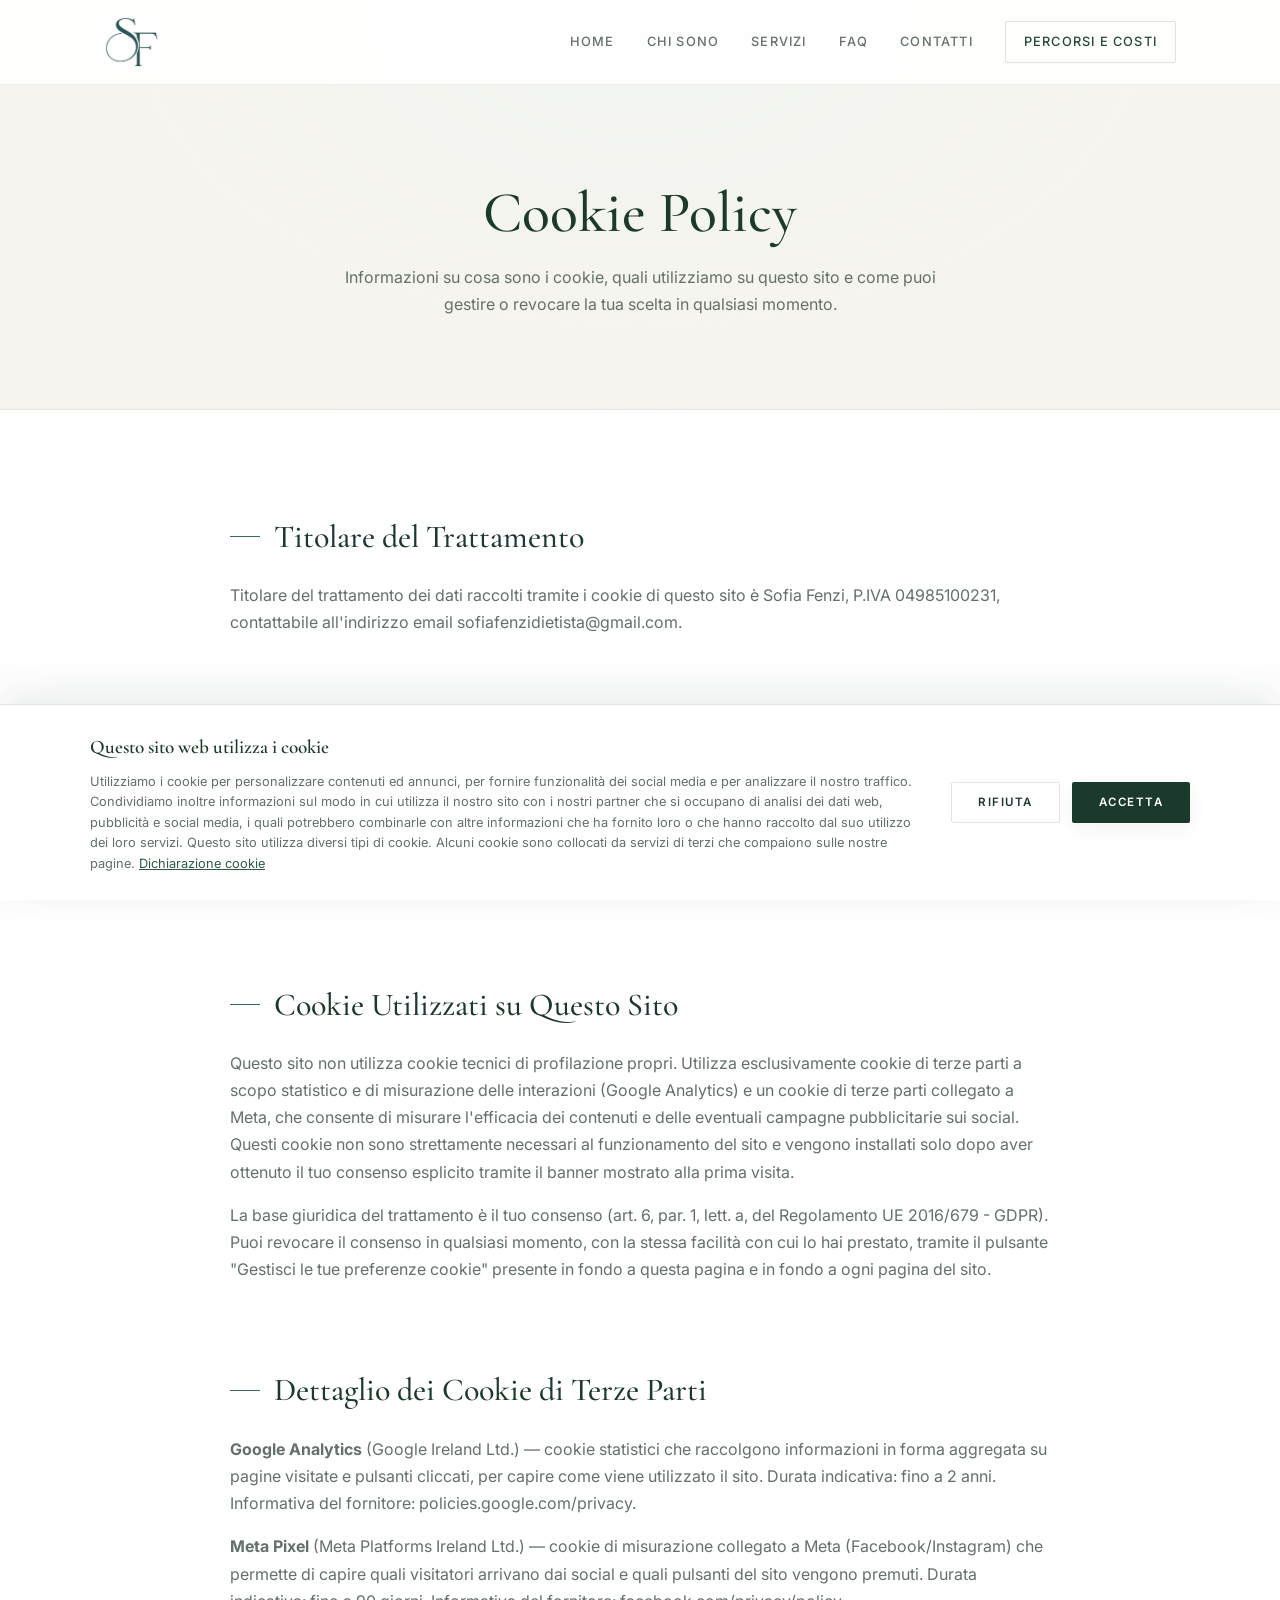
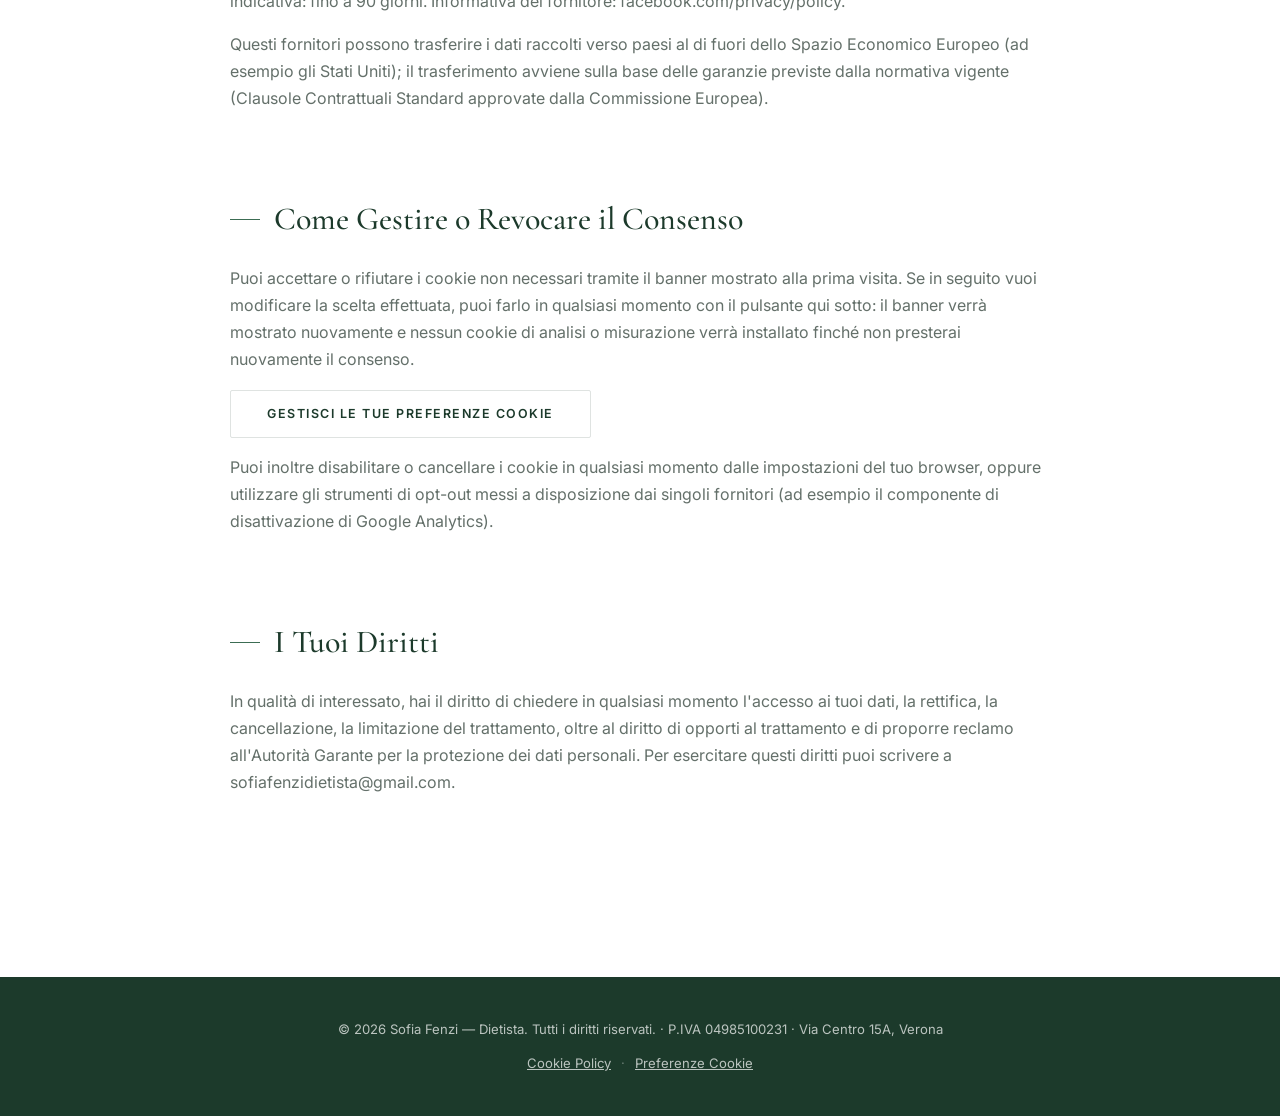
==== cookie-policy.html @ 7a913462 "Riorganizza pagina offerta: FAQ sotto i pacchetti, card uniformate - Sposta la sezione FAQ da index." ====
<!DOCTYPE html>
<html lang="it">
<head>
<meta charset="UTF-8">
<meta name="viewport" content="width=device-width, initial-scale=1.0, viewport-fit=cover">
<meta name="theme-color" content="#ffffff">
<title>Cookie Policy | Sofia Fenzi - Dietista</title>
<link rel="preconnect" href="https://fonts.googleapis.com">
<link rel="preconnect" href="https://fonts.gstatic.com" crossorigin>
<link href="https://fonts.googleapis.com/css2?family=Cormorant+Garamond:ital,wght@0,400;0,500;0,600;1,400;1,500&family=Inter:wght@400;500;600&display=swap" rel="stylesheet">
<link rel="stylesheet" href="style.css">
</head>
<body>

<!-- NAVBAR -->
<header class="navbar">
  <div class="nav-inner">
    <a href="index.html" class="logo">
      <img src="images/logo.jpg" alt="Sofia Fenzi - Dietista" class="logo-img">
    </a>
    <nav class="nav-links">
      <a href="index.html#hero">Home</a>
      <a href="index.html#chi-sono">Chi Sono</a>
      <a href="index.html#servizi">Servizi</a>
      <a href="offerta.html#faq">FAQ</a>
      <a href="index.html#contatti">Contatti</a>
      <a href="offerta.html" class="nav-cta">Percorsi e Costi</a>
    </nav>
    <button class="hamburger" aria-label="Apri menu">
      <span></span>
      <span></span>
      <span></span>
    </button>
  </div>
</header>

<!-- HERO -->
<section class="offer-hero">
  <div class="container">
    <h1>Cookie Policy</h1>
    <p>Informazioni su cosa sono i cookie, quali utilizziamo su questo sito e come puoi gestire o revocare la tua scelta in qualsiasi momento.</p>
  </div>
</section>

<!-- CONTENT -->
<section class="offer-content">
  <div class="container">

    <div class="offer-block reveal">
      <h2>Titolare del Trattamento</h2>
      <p>Titolare del trattamento dei dati raccolti tramite i cookie di questo sito è Sofia Fenzi, P.IVA 04985100231, contattabile all'indirizzo email <a href="mailto:sofiafenzidietista@gmail.com">sofiafenzidietista@gmail.com</a>.</p>
    </div>

    <div class="offer-block reveal">
      <h2>Cosa Sono i Cookie</h2>
      <p>I cookie sono piccoli file di testo che i siti visitati inviano al dispositivo dell'utente, dove vengono memorizzati per essere poi ritrasmessi agli stessi siti alla visita successiva. Alcuni cookie sono installati direttamente da questo sito ("cookie di prima parte"), altri sono installati da servizi terzi richiamati dalle nostre pagine ("cookie di terze parti").</p>
    </div>

    <div class="offer-block reveal">
      <h2>Cookie Utilizzati su Questo Sito</h2>
      <p>Questo sito non utilizza cookie tecnici di profilazione propri. Utilizza esclusivamente cookie di terze parti a scopo statistico e di misurazione delle interazioni (Google Analytics) e un cookie di terze parti collegato a Meta, che consente di misurare l'efficacia dei contenuti e delle eventuali campagne pubblicitarie sui social. Questi cookie non sono strettamente necessari al funzionamento del sito e vengono installati solo dopo aver ottenuto il tuo consenso esplicito tramite il banner mostrato alla prima visita.</p>
      <p>La base giuridica del trattamento è il tuo consenso (art. 6, par. 1, lett. a, del Regolamento UE 2016/679 - GDPR). Puoi revocare il consenso in qualsiasi momento, con la stessa facilità con cui lo hai prestato, tramite il pulsante "Gestisci le tue preferenze cookie" presente in fondo a questa pagina e in fondo a ogni pagina del sito.</p>
    </div>

    <div class="offer-block reveal">
      <h2>Dettaglio dei Cookie di Terze Parti</h2>
      <p><strong>Google Analytics</strong> (Google Ireland Ltd.) — cookie statistici che raccolgono informazioni in forma aggregata su pagine visitate e pulsanti cliccati, per capire come viene utilizzato il sito. Durata indicativa: fino a 2 anni. Informativa del fornitore: <a href="https://policies.google.com/privacy" target="_blank" rel="noopener">policies.google.com/privacy</a>.</p>
      <p><strong>Meta Pixel</strong> (Meta Platforms Ireland Ltd.) — cookie di misurazione collegato a Meta (Facebook/Instagram) che permette di capire quali visitatori arrivano dai social e quali pulsanti del sito vengono premuti. Durata indicativa: fino a 90 giorni. Informativa del fornitore: <a href="https://www.facebook.com/privacy/policy/" target="_blank" rel="noopener">facebook.com/privacy/policy</a>.</p>
      <p>Questi fornitori possono trasferire i dati raccolti verso paesi al di fuori dello Spazio Economico Europeo (ad esempio gli Stati Uniti); il trasferimento avviene sulla base delle garanzie previste dalla normativa vigente (Clausole Contrattuali Standard approvate dalla Commissione Europea).</p>
    </div>

    <div class="offer-block reveal">
      <h2>Come Gestire o Revocare il Consenso</h2>
      <p>Puoi accettare o rifiutare i cookie non necessari tramite il banner mostrato alla prima visita. Se in seguito vuoi modificare la scelta effettuata, puoi farlo in qualsiasi momento con il pulsante qui sotto: il banner verrà mostrato nuovamente e nessun cookie di analisi o misurazione verrà installato finché non presterai nuovamente il consenso.</p>
      <p><button type="button" class="btn btn-outline cookie-preferences-link">Gestisci le tue preferenze cookie</button></p>
      <p>Puoi inoltre disabilitare o cancellare i cookie in qualsiasi momento dalle impostazioni del tuo browser, oppure utilizzare gli strumenti di opt-out messi a disposizione dai singoli fornitori (ad esempio il <a href="https://tools.google.com/dlpage/gaoptout" target="_blank" rel="noopener">componente di disattivazione di Google Analytics</a>).</p>
    </div>

    <div class="offer-block reveal">
      <h2>I Tuoi Diritti</h2>
      <p>In qualità di interessato, hai il diritto di chiedere in qualsiasi momento l'accesso ai tuoi dati, la rettifica, la cancellazione, la limitazione del trattamento, oltre al diritto di opporti al trattamento e di proporre reclamo all'Autorità Garante per la protezione dei dati personali. Per esercitare questi diritti puoi scrivere a <a href="mailto:sofiafenzidietista@gmail.com">sofiafenzidietista@gmail.com</a>.</p>
    </div>

  </div>
</section>

<footer>
  <div class="container">
    &copy; 2026 Sofia Fenzi — Dietista. Tutti i diritti riservati. · P.IVA 04985100231 · Via Centro 15A, Verona
    <div class="footer-links">
      <a href="cookie-policy.html">Cookie Policy</a>
      <span class="footer-sep">·</span>
      <a href="#" class="cookie-preferences-link">Preferenze Cookie</a>
    </div>
  </div>
</footer>

<!-- COOKIE BANNER -->
<div class="cookie-banner" id="cookieBanner">
  <div class="cookie-banner-inner">
    <div class="cookie-banner-text">
      <h3>Questo sito web utilizza i cookie</h3>
      <p>Utilizziamo i cookie per personalizzare contenuti ed annunci, per fornire funzionalità dei social media e per analizzare il nostro traffico. Condividiamo inoltre informazioni sul modo in cui utilizza il nostro sito con i nostri partner che si occupano di analisi dei dati web, pubblicità e social media, i quali potrebbero combinarle con altre informazioni che ha fornito loro o che hanno raccolto dal suo utilizzo dei loro servizi. Questo sito utilizza diversi tipi di cookie. Alcuni cookie sono collocati da servizi di terzi che compaiono sulle nostre pagine. <a href="cookie-policy.html" class="cookie-policy-link">Dichiarazione cookie</a></p>
    </div>
    <div class="cookie-banner-actions">
      <button type="button" class="btn btn-outline" id="cookieReject">Rifiuta</button>
      <button type="button" class="btn btn-primary" id="cookieAccept">Accetta</button>
    </div>
  </div>
</div>

<script src="script.js"></script>
</body>
</html>
---- style.css ----
/* ===== Reset & base ===== */
* {
  margin: 0;
  padding: 0;
  box-sizing: border-box;
}

:root {
  --white: #ffffff;
  --cream: #f6f4ee;
  --cream-deep: #efece2;
  --green-900: #1c3a2b;
  --green-800: #244a37;
  --green-700: #2f5b44;
  --green-600: #3c6d53;
  --green-100: #e6ede7;
  --green-50: #f1f5f1;
  --ink: #24282a;
  --muted: #64706a;
  --line: rgba(28, 58, 43, 0.14);
  --line-soft: rgba(28, 58, 43, 0.08);
  --shadow-sm: 0 6px 20px rgba(28, 58, 43, 0.06);
  --shadow-md: 0 18px 44px rgba(28, 58, 43, 0.12);
  --serif: 'Cormorant Garamond', 'Iowan Old Style', Georgia, 'Times New Roman', serif;
  --sans: 'Inter', 'Segoe UI', 'Helvetica Neue', Arial, sans-serif;
}

html {
  scroll-behavior: smooth;
  color-scheme: light;
  -webkit-text-size-adjust: 100%;
  overflow-x: hidden;
}

body {
  font-family: var(--sans);
  background: var(--white);
  color: var(--ink);
  line-height: 1.7;
  overflow-x: hidden;
  -webkit-font-smoothing: antialiased;
}

img {
  max-width: 100%;
  display: block;
}

a {
  color: inherit;
  text-decoration: none;
}

ul {
  list-style: none;
}

.container {
  width: 100%;
  max-width: 1120px;
  margin: 0 auto;
  padding: 0 24px;
}

/* ===== Header / Navbar ===== */
.navbar {
  position: fixed;
  top: 0;
  left: 0;
  width: 100%;
  z-index: 1000;
  background: rgba(255, 255, 255, 0.88);
  backdrop-filter: blur(10px);
  border-bottom: 1px solid var(--line-soft);
  transition: box-shadow 0.3s ease, background 0.3s ease;
}

.nav-inner {
  max-width: 1120px;
  margin: 0 auto;
  padding: 16px 24px;
  display: flex;
  align-items: center;
  justify-content: space-between;
}

.logo {
  display: inline-flex;
  align-items: center;
  line-height: 1;
}

.logo-img {
  height: 52px;
  width: auto;
  display: block;
}

.logo .logo-name {
  font-family: var(--serif);
  font-size: 1.5rem;
  font-weight: 600;
  letter-spacing: 0.5px;
  color: var(--green-900);
}

.logo .logo-role {
  font-size: 0.6rem;
  letter-spacing: 3px;
  text-transform: uppercase;
  color: var(--muted);
  margin-top: 2px;
}

.nav-links {
  display: flex;
  align-items: center;
  gap: 32px;
}

.nav-links a {
  font-size: 0.8rem;
  font-weight: 500;
  letter-spacing: 1.2px;
  text-transform: uppercase;
  color: var(--muted);
  position: relative;
  padding: 4px 0;
  transition: color 0.25s ease;
}

.nav-links a::after {
  content: "";
  position: absolute;
  bottom: 0;
  left: 0;
  width: 0;
  height: 1px;
  background: var(--green-700);
  transition: width 0.3s ease;
}

.nav-links a:hover {
  color: var(--green-800);
}

.nav-links a:hover::after {
  width: 100%;
}

.nav-links a.nav-cta {
  color: var(--green-800);
  border: 1px solid var(--line);
  border-radius: 2px;
  padding: 9px 18px;
}

.nav-links a.nav-cta::after {
  display: none;
}

.nav-links a.nav-cta:hover {
  background: var(--green-900);
  color: #fff;
  border-color: var(--green-900);
}

/* Hamburger */
.hamburger {
  display: none;
  flex-direction: column;
  justify-content: center;
  gap: 5px;
  width: 44px;
  height: 44px;
  padding: 10px;
  background: none;
  border: none;
  cursor: pointer;
  z-index: 1100;
}

.hamburger span {
  display: block;
  height: 1.5px;
  width: 100%;
  background: var(--green-900);
  transition: all 0.3s ease;
}

.hamburger.active span:nth-child(1) {
  transform: translateY(6.5px) rotate(45deg);
}

.hamburger.active span:nth-child(2) {
  opacity: 0;
}

.hamburger.active span:nth-child(3) {
  transform: translateY(-6.5px) rotate(-45deg);
}

@media (max-width: 880px) {
  .nav-links {
    position: fixed;
    top: 0;
    right: -100%;
    height: 100vh;
    height: 100dvh;
    width: min(84vw, 320px);
    background: var(--cream);
    flex-direction: column;
    justify-content: center;
    align-items: flex-start;
    gap: 26px;
    padding: 48px;
    transition: right 0.4s ease;
    border-left: 1px solid var(--line);
  }

  .nav-links.open {
    right: 0;
  }

  .nav-links a {
    font-size: 1rem;
  }

  .nav-links a.nav-cta {
    color: var(--muted);
    border: none;
    border-radius: 0;
    padding: 4px 0;
  }

  .nav-links a.nav-cta:hover {
    background: none;
    color: var(--green-800);
    border-color: transparent;
  }

  .nav-links a.nav-cta::after {
    display: block;
  }

  .hamburger {
    display: flex;
  }
}

/* ===== Hero ===== */
.hero {
  position: relative;
  min-height: 100vh;
  display: flex;
  align-items: center;
  justify-content: center;
  text-align: center;
  background:
    radial-gradient(ellipse at 50% 12%, var(--green-50), transparent 55%),
    linear-gradient(180deg, var(--white) 0%, var(--cream) 100%);
  padding: 150px 24px 90px;
  overflow: hidden;
}

.hero-ornament {
  display: block;
  margin-top: 46px;
  line-height: 0;
}

.hero-ornament svg {
  display: inline-block;
}

.hero-content {
  position: relative;
  z-index: 2;
  max-width: 760px;
}

.hero-eyebrow {
  display: inline-block;
  color: var(--green-700);
  text-transform: uppercase;
  letter-spacing: 4px;
  font-size: 0.72rem;
  font-weight: 600;
  margin-bottom: 24px;
}

.hero-eyebrow::before,
.hero-eyebrow::after {
  content: "";
  display: inline-block;
  width: 24px;
  height: 1px;
  background: var(--green-600);
  vertical-align: middle;
  margin: 0 12px 3px;
}

.hero h1 {
  font-family: var(--serif);
  font-size: clamp(2.4rem, 6vw, 4.4rem);
  font-weight: 500;
  line-height: 1.12;
  letter-spacing: 0.3px;
  color: var(--green-900);
  margin-bottom: 22px;
}

.hero h1 .accent {
  font-style: italic;
  color: var(--green-600);
}

.hero p {
  font-size: 1.1rem;
  color: var(--muted);
  max-width: 560px;
  margin: 0 auto 36px;
}

/* Buttons */
.btn {
  display: inline-block;
  padding: 15px 36px;
  border-radius: 2px;
  font-family: var(--sans);
  font-weight: 600;
  letter-spacing: 1.5px;
  text-transform: uppercase;
  font-size: 0.78rem;
  line-height: 1.3;
  cursor: pointer;
  transition: transform 0.25s ease, box-shadow 0.25s ease, background 0.25s ease, color 0.25s ease;
  border: 1px solid transparent;
}

.btn-primary {
  background: var(--green-900);
  color: #fff;
  box-shadow: var(--shadow-sm);
}

.btn-primary:hover {
  transform: translateY(-2px);
  background: var(--green-800);
  box-shadow: var(--shadow-md);
}

.btn-outline {
  background: transparent;
  color: var(--green-900);
  border-color: var(--line);
}

.btn-outline:hover {
  background: var(--green-900);
  color: #fff;
  border-color: var(--green-900);
}

/* ===== Section shared ===== */
section {
  padding: 110px 0;
  position: relative;
}

.section-tag {
  display: block;
  text-align: center;
  text-transform: uppercase;
  letter-spacing: 4px;
  font-size: 0.72rem;
  font-weight: 600;
  color: var(--green-700);
  margin-bottom: 14px;
}

.section-title {
  text-align: center;
  font-family: var(--serif);
  font-size: clamp(2rem, 4vw, 3rem);
  font-weight: 500;
  color: var(--green-900);
  margin-bottom: 18px;
  line-height: 1.2;
}

.section-subtitle {
  text-align: center;
  color: var(--muted);
  max-width: 620px;
  margin: 0 auto 64px;
}

.divider {
  width: 54px;
  height: 1px;
  margin: 0 auto 22px;
  background: var(--green-600);
}

/* ===== Chi sono ===== */
.about {
  background: var(--white);
}

.about-grid {
  display: grid;
  grid-template-columns: 0.85fr 1.15fr;
  gap: 64px;
  align-items: center;
}

.about-photo {
  position: relative;
  border-radius: 3px;
  overflow: hidden;
  aspect-ratio: 4 / 5;
  background: linear-gradient(165deg, #dbe7dd 0%, #eef3ee 100%);
  box-shadow: var(--shadow-md);
}

.about-photo img {
  width: 100%;
  height: 100%;
  object-fit: contain;
  object-position: center;
}

.about-photo::before {
  content: "";
  position: absolute;
  inset: 14px;
  border: 1px solid rgba(28, 58, 43, 0.18);
  z-index: 2;
  pointer-events: none;
}

.about-text h2 {
  font-family: var(--serif);
  font-size: 2.4rem;
  font-weight: 500;
  color: var(--green-900);
  margin-bottom: 6px;
}

.about-text .role {
  color: var(--green-700);
  font-weight: 500;
  text-transform: uppercase;
  letter-spacing: 2px;
  font-size: 0.76rem;
  margin-bottom: 26px;
  display: block;
}

.about-text p {
  color: var(--muted);
  margin-bottom: 18px;
}

.stats {
  display: grid;
  grid-template-columns: repeat(3, 1fr);
  gap: 18px;
  margin-top: 38px;
}

.stat {
  text-align: center;
  padding: 24px 12px;
  background: var(--cream);
  border: 1px solid var(--line-soft);
  border-radius: 3px;
}

.stat .num {
  font-family: var(--serif);
  font-size: 2.1rem;
  font-weight: 600;
  color: var(--green-800);
}

.stat .label {
  font-size: 0.72rem;
  color: var(--muted);
  text-transform: uppercase;
  letter-spacing: 1px;
  margin-top: 4px;
}

/* ===== Servizi ===== */
.services {
  background: var(--cream);
}

.services-grid {
  display: grid;
  grid-template-columns: repeat(3, 1fr);
  gap: 26px;
}

.service-card {
  display: block;
  background: var(--white);
  border: 1px solid var(--line-soft);
  border-radius: 3px;
  padding: 40px 30px;
  color: inherit;
  text-decoration: none;
  cursor: pointer;
  transition: transform 0.3s ease, box-shadow 0.3s ease, border-color 0.3s ease;
}

.service-card:hover {
  transform: translateY(-6px);
  border-color: var(--line);
  box-shadow: var(--shadow-md);
}

.service-header {
  display: flex;
  align-items: center;
  gap: 16px;
  margin-bottom: 16px;
}

.service-icon {
  width: 52px;
  height: 52px;
  border-radius: 50%;
  display: flex;
  align-items: center;
  justify-content: center;
  background: var(--green-50);
  border: 1px solid var(--line-soft);
  flex-shrink: 0;
}

.service-card h3 {
  font-family: var(--serif);
  font-size: 1.4rem;
  font-weight: 600;
  color: var(--green-900);
  line-height: 1.2;
}

.service-subtitle {
  display: block;
  color: var(--green-700);
  font-size: 0.7rem;
  font-weight: 600;
  text-transform: uppercase;
  letter-spacing: 1.3px;
  margin-bottom: 18px;
}

.service-card p {
  color: var(--muted);
  font-size: 0.95rem;
  padding-top: 18px;
  border-top: 1px solid var(--line-soft);
}

.services-cta {
  text-align: center;
  margin-top: 58px;
}

/* ===== FAQ ===== */
.faq {
  background: var(--white);
}

.faq-list {
  max-width: 780px;
  margin: 0 auto;
}

.faq-item {
  border-bottom: 1px solid var(--line-soft);
}

.faq-question {
  width: 100%;
  display: flex;
  align-items: center;
  justify-content: space-between;
  gap: 16px;
  padding: 26px 4px;
  cursor: pointer;
  background: none;
  border: none;
  color: var(--green-900);
  font-family: var(--sans);
  font-size: 1rem;
  font-weight: 500;
  text-align: left;
}

.faq-question .icon {
  font-family: var(--serif);
  font-size: 1.6rem;
  color: var(--green-600);
  transition: transform 0.3s ease;
  flex-shrink: 0;
  line-height: 1;
}

.faq-item.active .faq-question .icon {
  transform: rotate(45deg);
}

.faq-answer {
  max-height: 0;
  overflow: hidden;
  transition: max-height 0.35s ease, padding 0.35s ease;
  padding: 0 4px;
  color: var(--muted);
  font-size: 0.95rem;
}

.faq-item.active .faq-answer {
  max-height: 600px;
  padding: 0 4px 28px;
}

/* ===== Contatti ===== */
.contact {
  background: var(--cream);
  padding: 80px 0;
}

.contact-info,
.contact-info-grid {
  display: grid;
  grid-template-columns: repeat(2, 1fr);
  gap: 16px;
  max-width: 640px;
  margin: 0 auto;
}

.contact-item {
  display: flex;
  align-items: flex-start;
  gap: 16px;
  padding: 20px;
  background: var(--white);
  border: 1px solid var(--line-soft);
  border-radius: 3px;
}

.contact-item .ic {
  width: 38px;
  height: 38px;
  border-radius: 50%;
  background: var(--green-50);
  border: 1px solid var(--line-soft);
  display: flex;
  align-items: center;
  justify-content: center;
  flex-shrink: 0;
  font-size: 1rem;
}

.contact-item h4 {
  font-size: 0.78rem;
  text-transform: uppercase;
  letter-spacing: 1px;
  color: var(--green-800);
  margin-bottom: 3px;
}

.contact-item p,
.contact-item a {
  color: var(--muted);
  font-size: 0.9rem;
  word-break: break-word;
}

/* ===== Footer ===== */
footer {
  background: var(--green-900);
  padding: 40px 0;
  text-align: center;
  color: rgba(255, 255, 255, 0.7);
  font-size: 0.82rem;
}

footer .container {
  line-height: 1.9;
}

footer span {
  color: rgba(255, 255, 255, 0.7);
}

.footer-links {
  margin-top: 10px;
}

.footer-links a {
  color: rgba(255, 255, 255, 0.7);
  text-decoration: underline;
}

.footer-links a:hover {
  color: #fff;
}

.footer-sep {
  margin: 0 6px;
  opacity: 0.5;
}

/* ===== Offer page ===== */
.offer-hero {
  padding: 180px 0 90px;
  text-align: center;
  background:
    radial-gradient(ellipse at 50% 0%, var(--green-50), transparent 60%),
    var(--cream);
  border-bottom: 1px solid var(--line-soft);
}

.offer-hero h1 {
  font-family: var(--serif);
  font-size: clamp(2.2rem, 5vw, 3.6rem);
  font-weight: 500;
  color: var(--green-900);
  margin-bottom: 18px;
  line-height: 1.15;
}

.offer-hero p {
  color: var(--muted);
  max-width: 600px;
  margin: 0 auto;
}

.offer-content {
  padding: 100px 0;
  background: var(--white);
}

.offer-block {
  max-width: 820px;
  margin: 0 auto 80px;
}

.offer-block h2 {
  font-family: var(--serif);
  font-size: 2rem;
  font-weight: 500;
  color: var(--green-900);
  margin-bottom: 18px;
  display: flex;
  align-items: center;
  gap: 14px;
}

.offer-block h2::before {
  content: "";
  width: 30px;
  height: 1px;
  background: var(--green-600);
  display: inline-block;
  flex-shrink: 0;
}

.offer-block p {
  color: var(--muted);
  margin-bottom: 16px;
}

.offer-plans {
  display: grid;
  grid-template-columns: repeat(3, 1fr);
  gap: 26px;
  max-width: 1080px;
  margin: 0 auto 80px;
  padding-top: 16px;
}

.offer-plans-2 {
  grid-template-columns: repeat(2, 1fr);
  max-width: 700px;
}

.plan-duration {
  display: block;
  color: var(--muted);
  font-size: 0.82rem;
  margin-top: 4px;
}

.plan-card {
  background: var(--white);
  border: 1px solid var(--line);
  border-radius: 4px;
  padding: 44px 34px;
  text-align: center;
  position: relative;
  display: flex;
  flex-direction: column;
  box-shadow: var(--shadow-md);
  transition: transform 0.3s ease, box-shadow 0.3s ease, border-color 0.3s ease;
}

.plan-card > a.btn {
  margin-top: auto;
}

.plan-card .btn-outline {
  border-color: rgba(47, 91, 68, 0.28);
  background: var(--green-50);
  color: var(--green-800);
}

.plan-card .btn-outline:hover {
  background: var(--green-900);
  border-color: var(--green-900);
  color: #fff;
}

.plan-card.featured {
  border-color: var(--green-700);
  background: var(--green-50);
  box-shadow: 0 22px 50px rgba(28, 58, 43, 0.16);
}

.plan-card:hover {
  transform: translateY(-6px);
  box-shadow: 0 26px 58px rgba(28, 58, 43, 0.18);
  border-color: var(--green-700);
}

.plan-badge {
  position: absolute;
  top: -13px;
  left: 50%;
  transform: translateX(-50%);
  background: var(--green-900);
  color: #fff;
  font-size: 0.66rem;
  font-weight: 600;
  padding: 6px 18px;
  border-radius: 30px;
  text-transform: uppercase;
  letter-spacing: 1.2px;
  white-space: nowrap;
}

.plan-card h3 {
  font-family: var(--serif);
  font-size: 1.7rem;
  font-weight: 600;
  color: var(--green-900);
  margin-bottom: 4px;
  margin-top: 8px;
}

.plan-price {
  font-family: var(--serif);
  font-size: 3rem;
  font-weight: 600;
  color: var(--green-800);
  margin: 14px 0;
}

.plan-price span {
  font-size: 0.9rem;
  color: var(--muted);
  font-family: var(--sans);
}

.plan-price-row {
  display: flex;
  align-items: baseline;
  justify-content: center;
  gap: 14px;
  margin: 16px 0 2px;
}

.plan-price-row .plan-price {
  margin: 0;
}

.plan-price-old {
  color: var(--muted);
  text-decoration: line-through;
  font-size: 1.4rem;
  font-family: var(--serif);
}

.plan-savings {
  color: var(--green-700);
  font-weight: 600;
  font-size: 0.82rem;
  letter-spacing: 0.5px;
  margin-bottom: 20px;
}

.plan-card ul {
  text-align: left;
  margin: 24px 0;
}

.plan-card ul li {
  color: var(--muted);
  padding: 10px 0 10px 26px;
  position: relative;
  font-size: 0.9rem;
  border-bottom: 1px solid var(--line-soft);
}

.plan-card ul li::before {
  content: "";
  position: absolute;
  left: 2px;
  top: 18px;
  width: 6px;
  height: 6px;
  border-radius: 50%;
  background: var(--green-600);
}

.plan-tagline {
  color: var(--muted);
  font-size: 0.88rem;
  font-style: italic;
  margin-bottom: 24px;
}

.process-steps {
  max-width: 720px;
  margin: 0 auto 80px;
  display: flex;
  flex-direction: column;
  gap: 36px;
  position: relative;
}

.process-steps::before {
  content: "";
  position: absolute;
  top: 24px;
  bottom: 0;
  left: 23px;
  width: 1px;
  background: var(--line);
}

.step {
  display: grid;
  grid-template-columns: 46px 1fr;
  column-gap: 24px;
  align-items: center;
  position: relative;
}

.step-num {
  width: 46px;
  height: 46px;
  border-radius: 50%;
  background: var(--white);
  border: 1px solid var(--green-600);
  color: var(--green-800);
  display: flex;
  align-items: center;
  justify-content: center;
  font-family: var(--serif);
  font-weight: 600;
  font-size: 1.1rem;
  line-height: 1;
  font-variant-numeric: lining-nums;
  font-feature-settings: "lnum" 1;
  position: relative;
  z-index: 1;
}

.step h4 {
  align-self: center;
  margin: 0;
  font-size: 1.05rem;
  color: var(--green-900);
}

.step p {
  grid-column: 2;
  margin: 6px 0 0;
  color: var(--muted);
  font-size: 0.92rem;
}

.offer-cta {
  text-align: center;
  padding: 90px 24px;
  background: var(--green-900);
}

.offer-cta h2 {
  font-family: var(--serif);
  font-size: clamp(1.7rem, 3.5vw, 2.6rem);
  font-weight: 500;
  color: #fff;
  margin-bottom: 14px;
  line-height: 1.25;
}

.offer-cta p {
  color: rgba(255, 255, 255, 0.75);
  margin-bottom: 32px;
}

.offer-cta .btn-primary {
  background: #fff;
  color: var(--green-900);
}

.offer-cta .btn-primary:hover {
  background: var(--cream);
}

/* ===== Responsive ===== */
@media (max-width: 980px) {
  .offer-plans {
    grid-template-columns: 1fr;
    max-width: 440px;
  }
}

@media (max-width: 880px) {
  section {
    padding: 74px 0;
  }
  .about-grid {
    grid-template-columns: 1fr;
    gap: 36px;
  }
  .about-photo {
    max-width: 420px;
    margin: 0 auto;
  }
  .about-text h2 {
    font-size: 2rem;
  }
  .services-grid {
    grid-template-columns: 1fr;
    gap: 18px;
  }
  .service-card {
    padding: 32px 24px;
  }
  .offer-hero {
    padding: 138px 0 68px;
  }
  .offer-content {
    padding: 72px 0;
  }
  .offer-block {
    margin-bottom: 60px;
  }
  .offer-block h2 {
    font-size: 1.65rem;
  }
  .offer-plans,
  .offer-plans-2 {
    grid-template-columns: 1fr;
    max-width: 420px;
  }
  .plan-card {
    padding: 38px 28px;
  }
  .process-steps {
    gap: 30px;
  }
  .offer-cta {
    padding: 68px 22px;
  }
}

@media (max-width: 600px) {
  section {
    padding: 60px 0;
  }
  .container {
    padding: 0 18px;
  }
  .nav-inner {
    padding: 14px 18px;
  }
  .logo .logo-name {
    font-size: 1.25rem;
  }
  .logo-img {
    height: 44px;
  }
  .hero {
    min-height: 78vh;
    min-height: 78svh;
    padding: 122px 20px 84px;
  }
  .hero-ornament {
    margin-top: 40px;
  }
  .about {
    padding-top: 60px;
  }
  .hero-eyebrow {
    letter-spacing: 3px;
    font-size: 0.68rem;
  }
  .hero-eyebrow::before,
  .hero-eyebrow::after {
    width: 16px;
    margin: 0 8px 3px;
  }
  .hero p {
    font-size: 1rem;
  }
  .hero .btn,
  .services-cta .btn {
    display: block;
    width: 100%;
    max-width: 340px;
    margin-left: auto;
    margin-right: auto;
  }
  .btn {
    padding: 15px 26px;
  }
  .section-subtitle {
    margin-bottom: 44px;
  }
  .stats {
    grid-template-columns: 1fr;
    gap: 12px;
  }
  .stat {
    display: flex;
    align-items: baseline;
    justify-content: center;
    gap: 12px;
    padding: 16px 14px;
    text-align: left;
  }
  .stat .num {
    font-size: 1.7rem;
  }
  .stat .label {
    margin-top: 0;
  }
  .about-photo {
    max-width: 340px;
  }
  .contact-info,
  .contact-info-grid {
    grid-template-columns: 1fr;
  }
  .offer-block h2 {
    font-size: 1.45rem;
    gap: 10px;
  }
  .offer-block h2::before {
    width: 20px;
  }
  .plan-card {
    padding: 36px 24px;
  }
  .plan-price {
    font-size: 2.6rem;
  }
  .process-steps::before {
    left: 19px;
  }
  .step {
    grid-template-columns: 38px 1fr;
    column-gap: 16px;
  }
  .step-num {
    width: 38px;
    height: 38px;
    font-size: 1rem;
  }
  .faq-question {
    font-size: 0.94rem;
    padding: 22px 2px;
  }
  .cookie-banner {
    padding: 20px 18px;
  }
}

@media (max-width: 380px) {
  .hero h1 {
    font-size: 2.05rem;
  }
  .plan-price {
    font-size: 2.3rem;
  }
}

/* ===== Cookie Banner ===== */
.cookie-banner {
  position: fixed;
  left: 0;
  right: 0;
  bottom: 0;
  z-index: 1200;
  background: var(--white);
  border-top: 1px solid var(--line);
  padding: 26px 24px;
  max-height: 85vh;
  overflow-y: auto;
  transform: translateY(120%);
  transition: transform 0.4s ease;
  box-shadow: 0 -10px 40px rgba(28, 58, 43, 0.1);
}

.cookie-banner.show {
  transform: translateY(0);
}

.cookie-banner-inner {
  max-width: 1100px;
  margin: 0 auto;
  display: flex;
  align-items: center;
  justify-content: space-between;
  gap: 28px;
  flex-wrap: wrap;
}

.cookie-banner-text {
  flex: 1;
  min-width: 260px;
}

.cookie-banner-text h3 {
  font-family: var(--serif);
  font-size: 1.2rem;
  font-weight: 600;
  color: var(--green-900);
  margin-bottom: 8px;
}

.cookie-banner-text p {
  margin: 0;
  color: var(--muted);
  font-size: 0.8rem;
  line-height: 1.6;
}

.cookie-policy-link {
  color: var(--green-700);
  text-decoration: underline;
  white-space: nowrap;
}

.cookie-banner-actions {
  display: flex;
  gap: 12px;
  flex-shrink: 0;
}

.cookie-banner-actions .btn {
  padding: 12px 26px;
  font-size: 0.72rem;
}

@media (max-width: 700px) {
  .cookie-banner-inner {
    flex-direction: column;
    align-items: stretch;
    text-align: left;
  }
  .cookie-banner-actions {
    justify-content: stretch;
  }
  .cookie-banner-actions .btn {
    flex: 1;
  }
}

@media (max-width: 600px) {
  .cookie-banner {
    padding: 16px 16px 14px;
  }
  .cookie-banner-inner {
    gap: 10px;
  }
  .cookie-banner-text h3 {
    font-size: 0.95rem;
    margin-bottom: 4px;
  }
  .cookie-banner-text p {
    font-size: 0.72rem;
    line-height: 1.5;
    max-height: 4.5em;
    overflow-y: auto;
    padding-right: 4px;
  }
  .cookie-banner-actions {
    gap: 8px;
  }
  .cookie-banner-actions .btn {
    padding: 10px 18px;
    font-size: 0.68rem;
  }
}

/* Fade-in animation */
.reveal {
  opacity: 0;
  transform: translateY(22px);
  transition: opacity 0.7s ease, transform 0.7s ease;
}

.reveal.visible {
  opacity: 1;
  transform: translateY(0);
}

@media (prefers-reduced-motion: reduce) {
  .reveal {
    opacity: 1;
    transform: none;
    transition: none;
  }
  html {
    scroll-behavior: auto;
  }
}
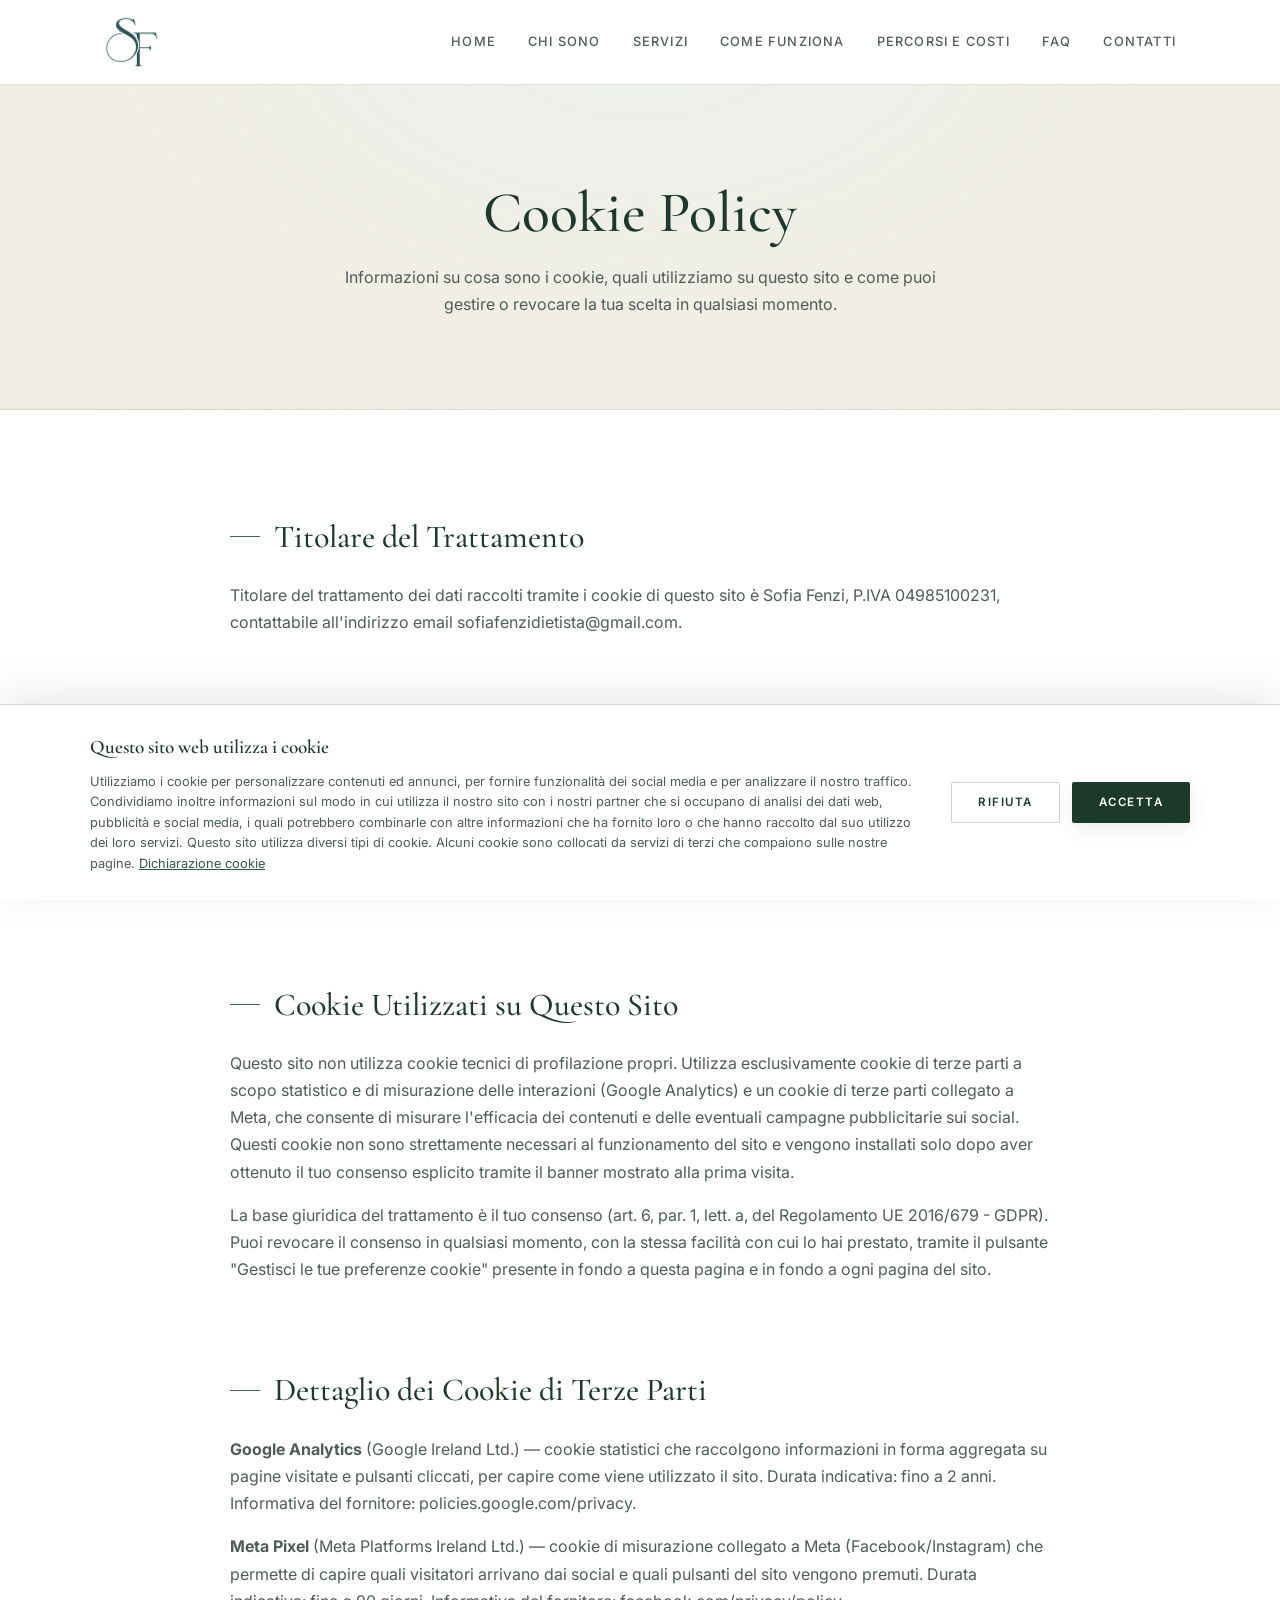
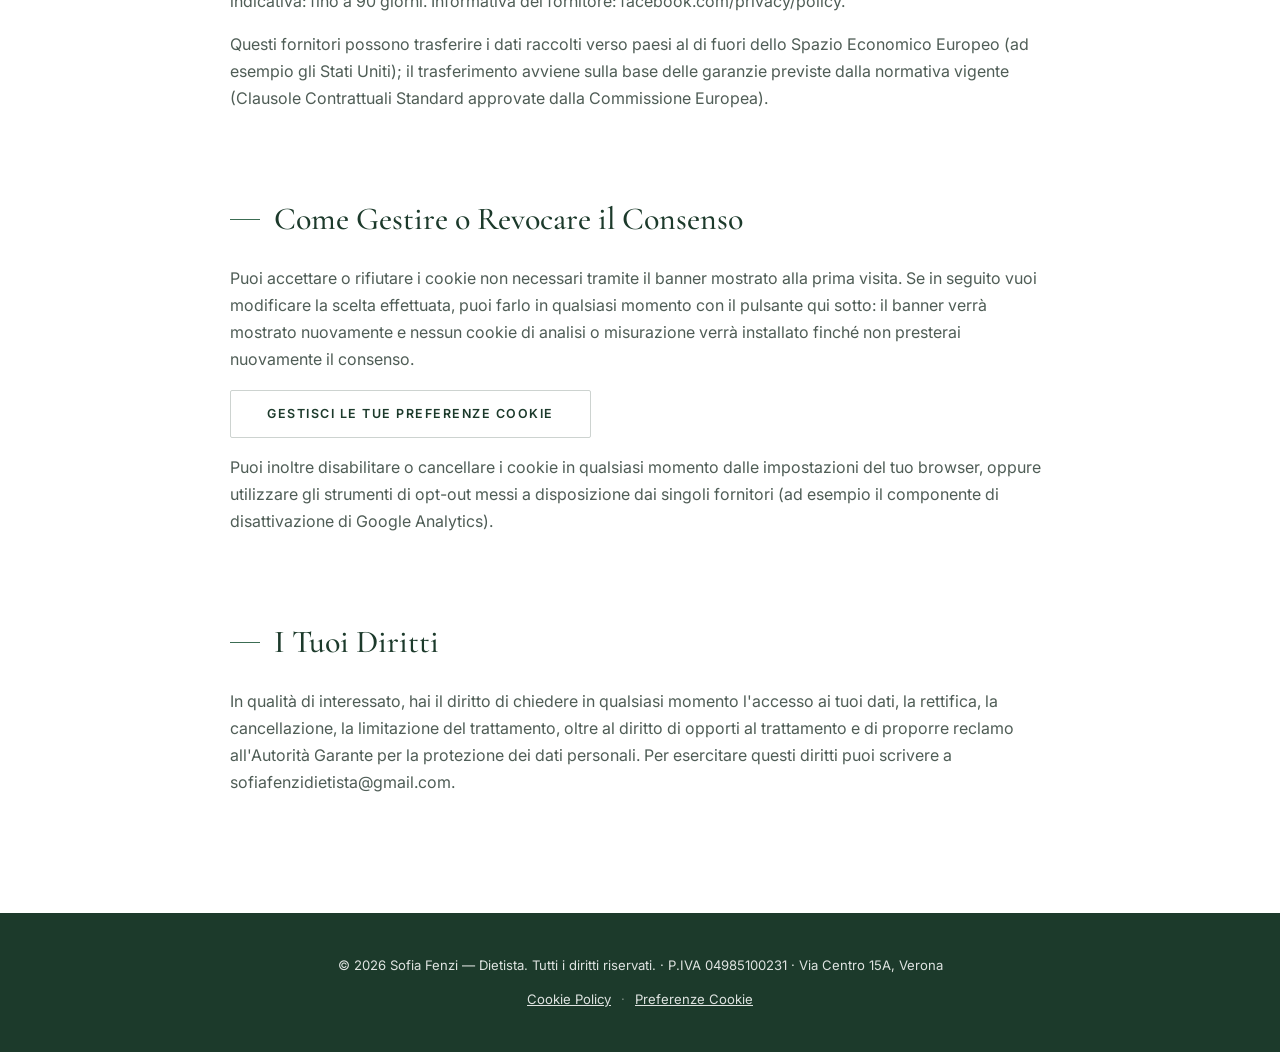
==== commit aa388bd4: "Trasforma il sito di Sofia in una pagina unica - Struttura come il sito di Lorenzo: hero con foto e " ====
--- a/cookie-policy.html
+++ b/cookie-policy.html
@@ -16,15 +16,16 @@
 <header class="navbar">
   <div class="nav-inner">
     <a href="index.html" class="logo">
-      <img src="images/logo.jpg" alt="Sofia Fenzi - Dietista" class="logo-img">
+      <img src="images/logo-sm.webp" alt="Sofia Fenzi - Dietista" class="logo-img" width="120" height="113">
     </a>
     <nav class="nav-links">
       <a href="index.html#hero">Home</a>
       <a href="index.html#chi-sono">Chi Sono</a>
       <a href="index.html#servizi">Servizi</a>
-      <a href="offerta.html#faq">FAQ</a>
+      <a href="index.html#come-funziona">Come Funziona</a>
+      <a href="index.html#costi">Percorsi e Costi</a>
+      <a href="index.html#faq">FAQ</a>
       <a href="index.html#contatti">Contatti</a>
-      <a href="offerta.html" class="nav-cta">Percorsi e Costi</a>
     </nav>
     <button class="hamburger" aria-label="Apri menu">
       <span></span>
--- a/style.css
+++ b/style.css
@@ -7,26 +7,27 @@
 
 :root {
   --white: #ffffff;
-  --cream: #f6f4ee;
-  --cream-deep: #efece2;
+  --cream: #f1eee5;
+  --cream-deep: #e8e4d6;
   --green-900: #1c3a2b;
   --green-800: #244a37;
   --green-700: #2f5b44;
   --green-600: #3c6d53;
-  --green-100: #e6ede7;
-  --green-50: #f1f5f1;
-  --ink: #24282a;
-  --muted: #64706a;
-  --line: rgba(28, 58, 43, 0.14);
-  --line-soft: rgba(28, 58, 43, 0.08);
-  --shadow-sm: 0 6px 20px rgba(28, 58, 43, 0.06);
-  --shadow-md: 0 18px 44px rgba(28, 58, 43, 0.12);
+  --green-100: #dfe9e1;
+  --green-50: #ecf2ed;
+  --ink: #1e2422;
+  --muted: #4f5d56;
+  --line: rgba(28, 58, 43, 0.22);
+  --line-soft: rgba(28, 58, 43, 0.13);
+  --shadow-sm: 0 6px 20px rgba(28, 58, 43, 0.09);
+  --shadow-md: 0 18px 44px rgba(28, 58, 43, 0.16);
   --serif: 'Cormorant Garamond', 'Iowan Old Style', Georgia, 'Times New Roman', serif;
   --sans: 'Inter', 'Segoe UI', 'Helvetica Neue', Arial, sans-serif;
 }
 
 html {
   scroll-behavior: smooth;
+  scroll-padding-top: 84px;
   color-scheme: light;
   -webkit-text-size-adjust: 100%;
   overflow-x: hidden;
@@ -69,10 +70,14 @@
   left: 0;
   width: 100%;
   z-index: 1000;
-  background: rgba(255, 255, 255, 0.88);
-  backdrop-filter: blur(10px);
+  background: rgba(255, 255, 255, 0.97);
   border-bottom: 1px solid var(--line-soft);
-  transition: box-shadow 0.3s ease, background 0.3s ease;
+  box-shadow: none;
+  transition: box-shadow 0.3s ease;
+}
+
+.navbar.scrolled {
+  box-shadow: 0 8px 30px rgba(28, 58, 43, 0.08);
 }
 
 .nav-inner {
@@ -146,23 +151,6 @@
 
 .nav-links a:hover::after {
   width: 100%;
-}
-
-.nav-links a.nav-cta {
-  color: var(--green-800);
-  border: 1px solid var(--line);
-  border-radius: 2px;
-  padding: 9px 18px;
-}
-
-.nav-links a.nav-cta::after {
-  display: none;
-}
-
-.nav-links a.nav-cta:hover {
-  background: var(--green-900);
-  color: #fff;
-  border-color: var(--green-900);
 }
 
 /* Hamburger */
@@ -226,71 +214,89 @@
     font-size: 1rem;
   }
 
-  .nav-links a.nav-cta {
-    color: var(--muted);
-    border: none;
-    border-radius: 0;
-    padding: 4px 0;
-  }
-
-  .nav-links a.nav-cta:hover {
-    background: none;
-    color: var(--green-800);
-    border-color: transparent;
-  }
-
-  .nav-links a.nav-cta::after {
-    display: block;
-  }
-
   .hamburger {
     display: flex;
   }
 }
 
-/* ===== Hero ===== */
-.hero {
-  position: relative;
-  min-height: 100vh;
-  display: flex;
-  align-items: center;
-  justify-content: center;
+/* Con 7 voci il menu va ristretto sui desktop medi */
+@media (min-width: 881px) and (max-width: 1120px) {
+  .nav-links {
+    gap: 20px;
+  }
+  .nav-links a {
+    letter-spacing: 1px;
+  }
+}
+
+/* ===== Hero (foto + nome) ===== */
+.hero-photo {
+  padding: 150px 0 56px;
   text-align: center;
   background:
-    radial-gradient(ellipse at 50% 12%, var(--green-50), transparent 55%),
+    radial-gradient(ellipse at 50% 0%, var(--green-50), transparent 60%),
     linear-gradient(180deg, var(--white) 0%, var(--cream) 100%);
-  padding: 150px 24px 90px;
+}
+
+/* Box colorato: la figura esce dal bordo superiore */
+.hero-photo-box {
+  position: relative;
+  width: min(250px, 70vw);
+  aspect-ratio: 1 / 0.92;
+  margin: 0 auto 34px;
+}
+
+/* Sfondo del box su un livello a parte, sotto la foto */
+.hero-photo-box::before {
+  content: "";
+  position: absolute;
+  inset: 0;
+  border-radius: 22px;
+  background: linear-gradient(165deg, var(--green-600) 0%, var(--green-700) 55%, var(--green-800) 100%);
+  box-shadow: 0 0 0 1px rgba(28, 58, 43, 0.15), 0 18px 44px rgba(28, 58, 43, 0.28);
+}
+
+/* Finestra che taglia la foto sul bordo inferiore del box ma lascia uscire la testa in alto */
+.hero-photo-clip {
+  position: absolute;
+  top: -100px;
+  right: 0;
+  bottom: 0;
+  left: 0;
+  z-index: 1;
   overflow: hidden;
-}
-
-.hero-ornament {
+  border-radius: 0 0 22px 22px;
+}
+
+.hero-photo-clip img {
+  position: absolute;
+  left: 0;
+  bottom: 0;
+  width: 100%;
+  height: auto;
+}
+
+.hero-photo h1 {
+  font-family: var(--serif);
+  font-size: clamp(2.1rem, 7.4vw, 3.5rem);
+  font-weight: 500;
+  line-height: 1.12;
+  letter-spacing: 0.3px;
+  color: var(--green-900);
+  margin-bottom: 10px;
+}
+
+.hero-role {
   display: block;
-  margin-top: 46px;
-  line-height: 0;
-}
-
-.hero-ornament svg {
-  display: inline-block;
-}
-
-.hero-content {
-  position: relative;
-  z-index: 2;
-  max-width: 760px;
-}
-
-.hero-eyebrow {
-  display: inline-block;
   color: var(--green-700);
   text-transform: uppercase;
   letter-spacing: 4px;
-  font-size: 0.72rem;
-  font-weight: 600;
-  margin-bottom: 24px;
-}
-
-.hero-eyebrow::before,
-.hero-eyebrow::after {
+  font-size: 0.76rem;
+  font-weight: 600;
+}
+
+.hero-role::before,
+.hero-role::after {
   content: "";
   display: inline-block;
   width: 24px;
@@ -300,26 +306,35 @@
   margin: 0 12px 3px;
 }
 
-.hero h1 {
-  font-family: var(--serif);
-  font-size: clamp(2.4rem, 6vw, 4.4rem);
-  font-weight: 500;
-  line-height: 1.12;
-  letter-spacing: 0.3px;
-  color: var(--green-900);
-  margin-bottom: 22px;
-}
-
-.hero h1 .accent {
-  font-style: italic;
-  color: var(--green-600);
-}
-
-.hero p {
-  font-size: 1.1rem;
-  color: var(--muted);
-  max-width: 560px;
-  margin: 0 auto 36px;
+/* Animazione: il box è fisso, la foto sale dal suo bordo inferiore (1,2 s), poi compaiono nome e ruolo */
+@keyframes heroPhotoRise {
+  from { transform: translateY(105%); }
+  to   { transform: none; }
+}
+
+@keyframes heroFade {
+  from { opacity: 0; }
+  to   { opacity: 1; }
+}
+
+.hero-photo-clip img {
+  animation: heroPhotoRise 1.2s cubic-bezier(0.22, 0.8, 0.3, 1) both;
+}
+
+.hero-photo h1 {
+  animation: heroFade 0.8s ease 0.5s both;
+}
+
+.hero-role {
+  animation: heroFade 0.8s ease 0.65s both;
+}
+
+@media (prefers-reduced-motion: reduce) {
+  .hero-photo-clip img,
+  .hero-photo h1,
+  .hero-role {
+    animation: none;
+  }
 }
 
 /* Buttons */
@@ -408,89 +423,32 @@
   background: var(--white);
 }
 
-.about-grid {
-  display: grid;
-  grid-template-columns: 0.85fr 1.15fr;
-  gap: 64px;
-  align-items: center;
-}
-
-.about-photo {
-  position: relative;
-  border-radius: 3px;
-  overflow: hidden;
-  aspect-ratio: 4 / 5;
-  background: linear-gradient(165deg, #dbe7dd 0%, #eef3ee 100%);
-  box-shadow: var(--shadow-md);
-}
-
-.about-photo img {
-  width: 100%;
-  height: 100%;
-  object-fit: contain;
-  object-position: center;
-}
-
-.about-photo::before {
-  content: "";
-  position: absolute;
-  inset: 14px;
-  border: 1px solid rgba(28, 58, 43, 0.18);
-  z-index: 2;
-  pointer-events: none;
-}
-
-.about-text h2 {
-  font-family: var(--serif);
-  font-size: 2.4rem;
+.about-text-wide {
+  max-width: 760px;
+  margin: 0 auto;
+}
+
+.about-text p {
+  color: var(--muted);
+  margin-bottom: 18px;
+}
+
+/* Frase di apertura in evidenza */
+.about-text p.about-lead {
+  font-family: var(--serif);
+  font-size: 1.6rem;
   font-weight: 500;
-  color: var(--green-900);
-  margin-bottom: 6px;
-}
-
-.about-text .role {
-  color: var(--green-700);
+  line-height: 1.3;
+  color: var(--green-900);
+  margin-bottom: 22px;
+}
+
+/* Ultimo paragrafo staccato dal resto */
+.about-text p.about-quote {
+  padding-left: 18px;
+  border-left: 2px solid var(--green-600);
+  color: var(--green-900);
   font-weight: 500;
-  text-transform: uppercase;
-  letter-spacing: 2px;
-  font-size: 0.76rem;
-  margin-bottom: 26px;
-  display: block;
-}
-
-.about-text p {
-  color: var(--muted);
-  margin-bottom: 18px;
-}
-
-.stats {
-  display: grid;
-  grid-template-columns: repeat(3, 1fr);
-  gap: 18px;
-  margin-top: 38px;
-}
-
-.stat {
-  text-align: center;
-  padding: 24px 12px;
-  background: var(--cream);
-  border: 1px solid var(--line-soft);
-  border-radius: 3px;
-}
-
-.stat .num {
-  font-family: var(--serif);
-  font-size: 2.1rem;
-  font-weight: 600;
-  color: var(--green-800);
-}
-
-.stat .label {
-  font-size: 0.72rem;
-  color: var(--muted);
-  text-transform: uppercase;
-  letter-spacing: 1px;
-  margin-top: 4px;
 }
 
 /* ===== Servizi ===== */
@@ -687,7 +645,7 @@
   background: var(--green-900);
   padding: 40px 0;
   text-align: center;
-  color: rgba(255, 255, 255, 0.7);
+  color: rgba(255, 255, 255, 0.86);
   font-size: 0.82rem;
 }
 
@@ -696,7 +654,7 @@
 }
 
 footer span {
-  color: rgba(255, 255, 255, 0.7);
+  color: rgba(255, 255, 255, 0.86);
 }
 
 .footer-links {
@@ -704,7 +662,7 @@
 }
 
 .footer-links a {
-  color: rgba(255, 255, 255, 0.7);
+  color: rgba(255, 255, 255, 0.86);
   text-decoration: underline;
 }
 
@@ -775,6 +733,144 @@
 .offer-block p {
   color: var(--muted);
   margin-bottom: 16px;
+}
+
+/* Sezioni della pagina unica (Come funziona / Incluso / Costi) */
+.offer-content .section-title {
+  margin-bottom: 60px;
+}
+
+.offer-content .offer-block:last-child {
+  margin-bottom: 0;
+}
+
+.offer-content.includes {
+  background: var(--cream);
+}
+
+/* Cosa comprende il percorso */
+.includes-list {
+  max-width: 700px;
+  margin: 0 auto;
+  padding: 8px 32px;
+  background: var(--white);
+  border: 1px solid var(--line);
+  border-radius: 4px;
+  box-shadow: var(--shadow-md);
+}
+
+.includes-list li {
+  position: relative;
+  padding: 16px 0 16px 30px;
+  color: var(--muted);
+  font-size: 0.98rem;
+  border-bottom: 1px solid var(--line-soft);
+}
+
+.includes-list li:last-child {
+  border-bottom: none;
+}
+
+.includes-list li::before {
+  content: "";
+  position: absolute;
+  left: 2px;
+  top: 26px;
+  width: 7px;
+  height: 7px;
+  border-radius: 50%;
+  background: var(--green-600);
+}
+
+/* Costi e pacchetti: due card con righe nome + prezzo */
+.price-cards {
+  display: grid;
+  grid-template-columns: repeat(2, 1fr);
+  gap: 34px;
+  max-width: 900px;
+  margin: 0 auto;
+}
+
+.price-card {
+  position: relative;
+  padding: 34px 30px 12px;
+  background: var(--white);
+  border: 1px solid var(--line);
+  border-radius: 4px;
+  box-shadow: var(--shadow-md);
+}
+
+.price-card h3 {
+  text-align: center;
+  font-family: var(--serif);
+  font-size: 1.7rem;
+  font-weight: 600;
+  color: var(--green-900);
+  margin-bottom: 16px;
+}
+
+.price-row {
+  display: flex;
+  align-items: center;
+  gap: 14px;
+  padding: 20px 0;
+  border-top: 1px solid var(--line-soft);
+}
+
+.price-name {
+  flex: 1;
+  display: flex;
+  flex-direction: column;
+  align-items: flex-start;
+  gap: 3px;
+}
+
+.price-name strong {
+  font-size: 1.1rem;
+  font-weight: 600;
+  line-height: 1.25;
+  color: var(--green-900);
+}
+
+.price-name small {
+  color: var(--muted);
+  font-size: 0.9rem;
+}
+
+.price-amount {
+  display: flex;
+  flex-direction: column;
+  align-items: flex-end;
+  white-space: nowrap;
+  font-family: var(--serif);
+  font-size: 2.2rem;
+  font-weight: 600;
+  line-height: 1.1;
+  color: var(--green-800);
+  font-variant-numeric: lining-nums;
+  font-feature-settings: "lnum" 1;
+}
+
+.price-amount s {
+  font-size: 1.2rem;
+  font-weight: 500;
+  color: var(--muted);
+}
+
+@media (max-width: 860px) {
+  .price-cards {
+    grid-template-columns: 1fr;
+    max-width: 520px;
+  }
+}
+
+@media (max-width: 600px) {
+  .price-card {
+    padding: 28px 20px 10px;
+  }
+  .includes-list {
+    padding: 4px 22px;
+  }
 }
 
 .offer-plans {
@@ -1013,7 +1109,7 @@
 }
 
 .offer-cta p {
-  color: rgba(255, 255, 255, 0.75);
+  color: rgba(255, 255, 255, 0.88);
   margin-bottom: 32px;
 }
 
@@ -1024,6 +1120,87 @@
 
 .offer-cta .btn-primary:hover {
   background: var(--cream);
+}
+
+/* Box "altre informazioni": compatto, diverso dalla fascia di prenotazione */
+.info-cta {
+  padding: 20px 0 80px;
+  background: var(--white);
+}
+
+.info-cta-box {
+  display: flex;
+  align-items: center;
+  gap: 24px;
+  max-width: 900px;
+  margin: 0 auto;
+  padding: 28px 32px;
+  background: var(--cream);
+  border: 1px solid var(--line);
+  border-radius: 4px;
+}
+
+.info-cta-icon {
+  flex-shrink: 0;
+  display: flex;
+  align-items: center;
+  justify-content: center;
+  width: 54px;
+  height: 54px;
+  border-radius: 50%;
+  background: var(--green-100);
+  border: 1px solid var(--line-soft);
+}
+
+.info-cta-text {
+  flex: 1;
+}
+
+.info-cta-text h2 {
+  margin-bottom: 4px;
+  font-family: var(--serif);
+  font-size: 1.5rem;
+  font-weight: 600;
+  line-height: 1.3;
+  color: var(--green-900);
+}
+
+.info-cta-text p {
+  color: var(--muted);
+  font-size: 0.95rem;
+}
+
+/* Mobile: niente riquadro, solo titolo e pulsante centrati */
+@media (max-width: 700px) {
+  .info-cta {
+    padding: 10px 0 70px;
+  }
+  .info-cta-box {
+    flex-direction: column;
+    align-items: center;
+    gap: 18px;
+    padding: 0;
+    text-align: center;
+    background: none;
+    border: none;
+    border-radius: 0;
+  }
+  .info-cta-icon {
+    display: none;
+  }
+  .info-cta-text h2 {
+    font-size: 1.7rem;
+    margin-bottom: 8px;
+  }
+  .info-cta-box .btn,
+  .offer-cta .btn {
+    display: block;
+    width: 100%;
+    max-width: 320px;
+  }
+  .offer-cta .btn {
+    margin: 0 auto;
+  }
 }
 
 /* ===== Responsive ===== */
@@ -1035,19 +1212,14 @@
 }
 
 @media (max-width: 880px) {
+  html {
+    scroll-padding-top: 72px;
+  }
   section {
     padding: 74px 0;
   }
-  .about-grid {
-    grid-template-columns: 1fr;
-    gap: 36px;
-  }
-  .about-photo {
-    max-width: 420px;
-    margin: 0 auto;
-  }
-  .about-text h2 {
-    font-size: 2rem;
+  .hero-photo {
+    padding: 136px 0 50px;
   }
   .services-grid {
     grid-template-columns: 1fr;
@@ -1100,63 +1272,30 @@
   .logo-img {
     height: 44px;
   }
-  .hero {
-    min-height: 78vh;
-    min-height: 78svh;
-    padding: 122px 20px 84px;
-  }
-  .hero-ornament {
-    margin-top: 40px;
-  }
-  .about {
-    padding-top: 60px;
-  }
-  .hero-eyebrow {
+  .hero-photo {
+    padding: 126px 0 44px;
+  }
+  .hero-photo-box {
+    width: min(230px, 64vw);
+    margin-bottom: 26px;
+  }
+  .hero-role {
     letter-spacing: 3px;
     font-size: 0.68rem;
   }
-  .hero-eyebrow::before,
-  .hero-eyebrow::after {
+  .hero-role::before,
+  .hero-role::after {
     width: 16px;
     margin: 0 8px 3px;
   }
-  .hero p {
-    font-size: 1rem;
-  }
-  .hero .btn,
-  .services-cta .btn {
-    display: block;
-    width: 100%;
-    max-width: 340px;
-    margin-left: auto;
-    margin-right: auto;
+  .about-text p.about-lead {
+    font-size: 1.4rem;
   }
   .btn {
     padding: 15px 26px;
   }
   .section-subtitle {
     margin-bottom: 44px;
-  }
-  .stats {
-    grid-template-columns: 1fr;
-    gap: 12px;
-  }
-  .stat {
-    display: flex;
-    align-items: baseline;
-    justify-content: center;
-    gap: 12px;
-    padding: 16px 14px;
-    text-align: left;
-  }
-  .stat .num {
-    font-size: 1.7rem;
-  }
-  .stat .label {
-    margin-top: 0;
-  }
-  .about-photo {
-    max-width: 340px;
   }
   .contact-info,
   .contact-info-grid {
@@ -1197,8 +1336,8 @@
 }
 
 @media (max-width: 380px) {
-  .hero h1 {
-    font-size: 2.05rem;
+  .hero-photo h1 {
+    font-size: 2rem;
   }
   .plan-price {
     font-size: 2.3rem;
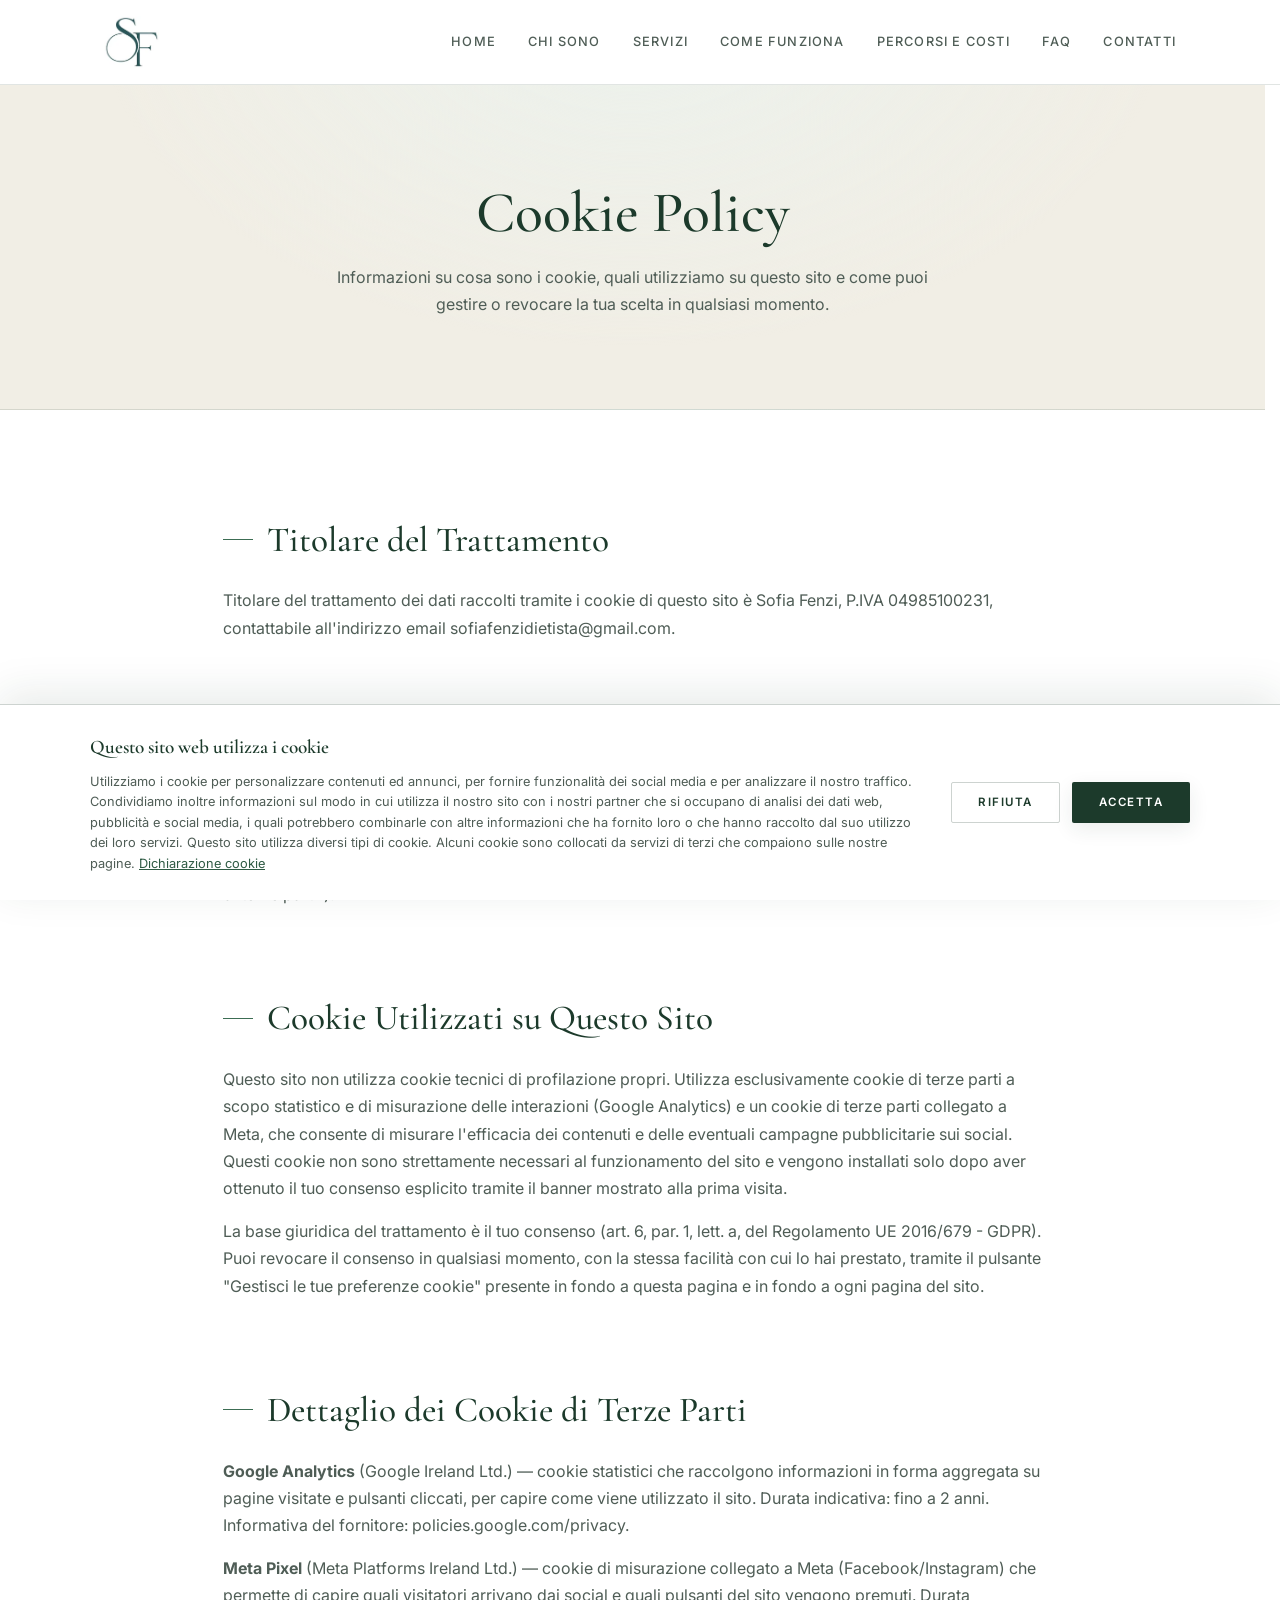
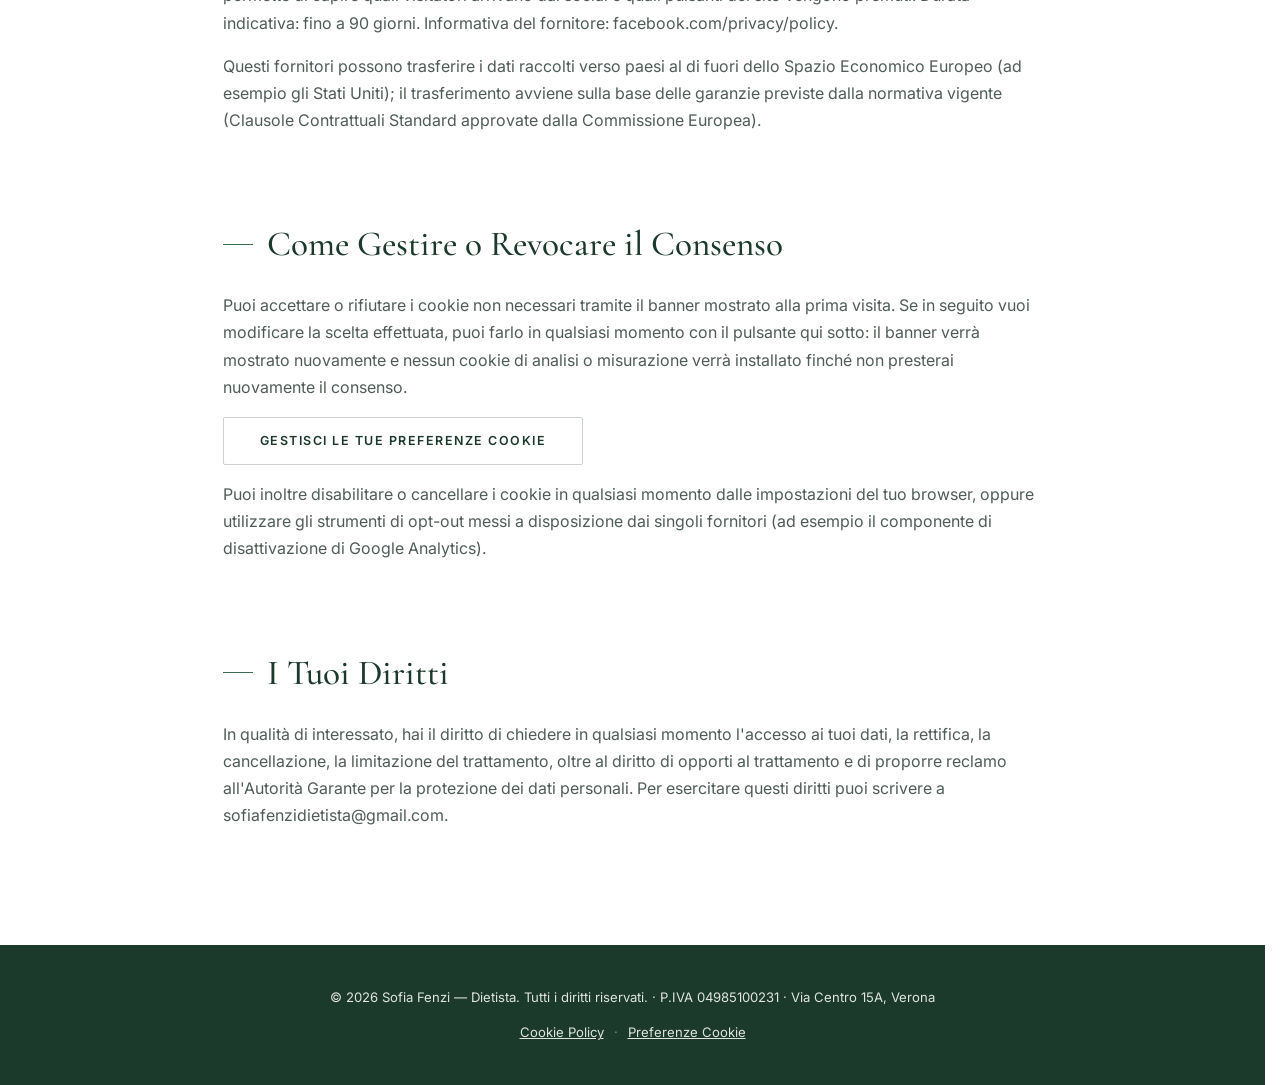
==== commit da8e3a20: "Carosello Cosa comprende snello con contatore, indicatori di scorrimento e stop dello scroll in due " ====
--- a/cookie-policy.html
+++ b/cookie-policy.html
@@ -8,7 +8,7 @@
 <link rel="preconnect" href="https://fonts.googleapis.com">
 <link rel="preconnect" href="https://fonts.gstatic.com" crossorigin>
 <link href="https://fonts.googleapis.com/css2?family=Cormorant+Garamond:ital,wght@0,400;0,500;0,600;1,400;1,500&family=Inter:wght@400;500;600&display=swap" rel="stylesheet">
-<link rel="stylesheet" href="style.css">
+<link rel="stylesheet" href="style.css?v=20261115">
 </head>
 <body>
 
@@ -110,6 +110,6 @@
   </div>
 </div>
 
-<script src="script.js"></script>
+<script src="script.js?v=20261115"></script>
 </body>
 </html>
--- a/style.css
+++ b/style.css
@@ -397,7 +397,7 @@
 .section-title {
   text-align: center;
   font-family: var(--serif);
-  font-size: clamp(2rem, 4vw, 3rem);
+  font-size: clamp(2.2rem, 4.4vw, 3.3rem);
   font-weight: 500;
   color: var(--green-900);
   margin-bottom: 18px;
@@ -459,7 +459,7 @@
 .services-grid {
   display: grid;
   grid-template-columns: repeat(3, 1fr);
-  gap: 26px;
+  gap: 20px;
 }
 
 .service-card {
@@ -467,7 +467,7 @@
   background: var(--white);
   border: 1px solid var(--line-soft);
   border-radius: 3px;
-  padding: 40px 30px;
+  padding: 28px 24px;
   color: inherit;
   text-decoration: none;
   cursor: pointer;
@@ -475,7 +475,7 @@
 }
 
 .service-card:hover {
-  transform: translateY(-6px);
+  transform: translateY(-5px);
   border-color: var(--line);
   box-shadow: var(--shadow-md);
 }
@@ -483,13 +483,13 @@
 .service-header {
   display: flex;
   align-items: center;
-  gap: 16px;
-  margin-bottom: 16px;
+  gap: 12px;
+  margin-bottom: 10px;
 }
 
 .service-icon {
-  width: 52px;
-  height: 52px;
+  width: 42px;
+  height: 42px;
   border-radius: 50%;
   display: flex;
   align-items: center;
@@ -501,7 +501,7 @@
 
 .service-card h3 {
   font-family: var(--serif);
-  font-size: 1.4rem;
+  font-size: 1.3rem;
   font-weight: 600;
   color: var(--green-900);
   line-height: 1.2;
@@ -514,14 +514,24 @@
   font-weight: 600;
   text-transform: uppercase;
   letter-spacing: 1.3px;
-  margin-bottom: 18px;
+  margin-bottom: 12px;
 }
 
 .service-card p {
   color: var(--muted);
-  font-size: 0.95rem;
-  padding-top: 18px;
+  font-size: 0.9rem;
+  padding-top: 12px;
   border-top: 1px solid var(--line-soft);
+}
+
+.service-card p {
+  line-height: 1.5;
+  margin-bottom: 0;
+}
+
+.service-icon svg {
+  width: 20px;
+  height: 20px;
 }
 
 .services-cta {
@@ -583,7 +593,7 @@
 }
 
 .faq-item.active .faq-answer {
-  max-height: 600px;
+  max-height: 900px;
   padding: 0 4px 28px;
 }
 
@@ -712,7 +722,7 @@
 
 .offer-block h2 {
   font-family: var(--serif);
-  font-size: 2rem;
+  font-size: 2.2rem;
   font-weight: 500;
   color: var(--green-900);
   margin-bottom: 18px;
@@ -748,38 +758,424 @@
   background: var(--cream);
 }
 
-/* Cosa comprende il percorso */
-.includes-list {
-  max-width: 700px;
-  margin: 0 auto;
-  padding: 8px 32px;
+/* titolo e frase sotto più vicini tra loro */
+.offer-content.includes .section-title {
+  margin-bottom: 14px;
+}
+
+.offer-content.includes .section-subtitle {
+  margin-bottom: 40px;
+}
+
+/* Cosa comprende il percorso: carosello orizzontale con card snelle */
+html {
+  scrollbar-gutter: stable; /* evita il "salto" di lato quando lo scroll viene bloccato per un attimo (desktop) */
+}
+
+.inc-carousel {
+  --inc-pad: 24px; /* come il padding laterale di .container */
+  margin: 0 calc(var(--inc-pad) * -1);
+}
+
+.inc-top {
+  display: flex;
+  align-items: center;
+  justify-content: space-between;
+  flex-wrap: wrap;
+  gap: 4px 16px;
+  padding: 0 var(--inc-pad);
+  margin-bottom: 14px;
+}
+
+.inc-count {
+  color: var(--green-900);
+  font-size: 1rem;
+  font-weight: 600;
+}
+
+.inc-count strong {
+  margin-right: 2px;
+  color: var(--green-700);
+  font-family: var(--serif);
+  font-size: 1.6rem;
+  font-weight: 700;
+  font-variant-numeric: lining-nums;
+  font-feature-settings: "lnum" 1;
+}
+
+/* invito a scorrere: pillola colorata, sparisce appena la persona scorre davvero di lato */
+.inc-hint {
+  display: inline-flex;
+  align-items: center;
+  gap: 8px;
+  padding: 7px 12px 7px 14px;
+  color: #fff;
+  font-size: 0.74rem;
+  font-weight: 700;
+  letter-spacing: 1.2px;
+  text-transform: uppercase;
+  background: var(--green-700);
+  border-radius: 999px;
+  box-shadow: 0 4px 12px rgba(28, 58, 43, 0.25);
+  transition: opacity 0.4s ease;
+}
+
+.inc-hint svg {
+  animation: incArrow 1.4s ease-in-out infinite;
+}
+
+.inc-carousel.touched .inc-hint {
+  opacity: 0;
+}
+
+@keyframes incArrow {
+  0%, 100% { transform: translateX(0); }
+  50% { transform: translateX(6px); }
+}
+
+.inc-viewport {
+  position: relative;
+}
+
+/* sfumature ai lati: la card tagliata suggerisce che c'è altro da vedere */
+.inc-viewport::before,
+.inc-viewport::after {
+  content: "";
+  position: absolute;
+  top: 0;
+  bottom: 0;
+  z-index: 2;
+  width: 44px;
+  pointer-events: none;
+  opacity: 0;
+  transition: opacity 0.3s ease;
+}
+
+.inc-viewport::before {
+  left: 0;
+  background: linear-gradient(90deg, var(--cream), rgba(241, 238, 229, 0));
+}
+
+.inc-viewport::after {
+  right: 0;
+  background: linear-gradient(270deg, var(--cream), rgba(241, 238, 229, 0));
+}
+
+.inc-viewport.can-left::before,
+.inc-viewport.can-right::after {
+  opacity: 1;
+}
+
+.inc-track {
+  position: relative;
+  display: flex;
+  gap: 18px;
+  padding: 8px var(--inc-pad) 26px;
+  overflow-x: auto;
+  list-style: none;
+  scroll-snap-type: x mandatory;
+  scroll-padding: 0 var(--inc-pad);
+  overscroll-behavior-x: contain;
+  scrollbar-width: none;
+  -webkit-overflow-scrolling: touch;
+  user-select: none;
+  cursor: grab;
+}
+
+.inc-track::-webkit-scrollbar {
+  display: none;
+}
+
+.inc-track.dragging {
+  cursor: grabbing;
+}
+
+.inc-track:focus-visible {
+  outline: 2px solid var(--green-600);
+  outline-offset: -2px;
+  border-radius: 6px;
+}
+
+.inc-card {
+  position: relative;
+  display: flex;
+  flex-direction: column;
+  flex: 0 0 clamp(262px, 78vw, 320px);
+  padding: 24px 22px 22px;
+  overflow: hidden;
+  scroll-snap-align: start;
+  background: linear-gradient(165deg, var(--white), var(--green-50));
+  border: 2px solid var(--line);
+  border-radius: 6px;
+  box-shadow: var(--shadow-sm);
+  transition: transform 0.25s ease, border-color 0.25s ease, box-shadow 0.25s ease;
+}
+
+@media (hover: hover) {
+  .inc-card:hover {
+    transform: translateY(-4px);
+    border-color: var(--green-600);
+    box-shadow: var(--shadow-md);
+  }
+}
+
+.inc-icon {
+  display: flex;
+  align-items: center;
+  justify-content: center;
+  width: 52px;
+  height: 52px;
+  margin-bottom: 16px;
+  border-radius: 50%;
+  background: linear-gradient(135deg, var(--green-600), var(--green-800));
+  box-shadow: 0 6px 14px rgba(28, 58, 43, 0.25);
+}
+
+.inc-title {
+  margin-bottom: 8px;
+  color: var(--green-900);
+  font-family: var(--serif);
+  font-size: 1.4rem;
+  font-weight: 500;
+  line-height: 1.25;
+}
+
+.inc-desc {
+  color: var(--muted);
+  font-size: 0.95rem;
+  line-height: 1.5;
+}
+
+/* cosa è incluso, in punti */
+.inc-points {
+  margin: 16px 0 0;
+  padding-top: 14px;
+  list-style: none;
+  border-top: 1px solid var(--line-soft);
+}
+
+.inc-points li {
+  position: relative;
+  padding: 0 0 8px 26px;
+  color: var(--ink);
+  font-size: 0.92rem;
+  line-height: 1.4;
+}
+
+.inc-points li:last-child {
+  padding-bottom: 0;
+}
+
+.inc-points li::before {
+  content: "✓";
+  position: absolute;
+  left: 0;
+  top: 0;
+  width: 18px;
+  height: 18px;
+  color: #fff;
+  font-size: 0.7rem;
+  font-weight: 700;
+  line-height: 18px;
+  text-align: center;
+  background: var(--green-600);
+  border-radius: 50%;
+}
+
+/* l'extra incluso si distingue dalle altre card */
+.inc-card-extra {
+  background: linear-gradient(165deg, var(--green-700) 0%, var(--green-900) 100%);
+  border-color: var(--green-600);
+  box-shadow: 0 8px 18px rgba(28, 58, 43, 0.28);
+}
+
+.inc-label {
+  display: block;
+  margin-bottom: 6px;
+  color: #cfe3d5;
+  font-size: 0.72rem;
+  font-weight: 700;
+  letter-spacing: 2px;
+  text-transform: uppercase;
+}
+
+.inc-card-extra .inc-icon {
+  background: rgba(255, 255, 255, 0.16);
+  border: 1px solid rgba(255, 255, 255, 0.35);
+  box-shadow: none;
+}
+
+.inc-card-extra .inc-title {
+  color: #fff;
+}
+
+.inc-card-extra .inc-desc {
+  color: rgba(255, 255, 255, 0.88);
+}
+
+.inc-card-extra .inc-points {
+  border-top-color: rgba(255, 255, 255, 0.22);
+}
+
+.inc-card-extra .inc-points li {
+  color: rgba(255, 255, 255, 0.92);
+}
+
+.inc-card-extra .inc-points li::before {
+  color: var(--green-900);
+  background: #cfe3d5;
+}
+
+/* piccolo movimento all'ingresso nella pagina, una volta sola */
+.inc-carousel.nudge .inc-card {
+  animation: incNudge 1.3s ease-in-out;
+}
+
+@keyframes incNudge {
+  0%, 100% { translate: 0 0; }
+  40%, 60% { translate: -56px 0; }
+}
+
+.inc-controls {
+  display: flex;
+  align-items: center;
+  justify-content: center;
+  gap: 18px;
+  padding: 0 var(--inc-pad);
+}
+
+.inc-arrow {
+  display: flex;
+  align-items: center;
+  justify-content: center;
+  width: 52px;
+  height: 52px;
+  padding: 0;
+  color: var(--green-900);
   background: var(--white);
   border: 1px solid var(--line);
+  border-radius: 50%;
+  cursor: pointer;
+  transition: background 0.2s ease, border-color 0.2s ease, color 0.2s ease, opacity 0.2s ease;
+}
+
+/* "Avanti" piena di colore finché c'è altro da vedere */
+.inc-next:not(:disabled) {
+  color: #fff;
+  background: var(--green-700);
+  border-color: var(--green-700);
+}
+
+.inc-arrow:hover:not(:disabled) {
+  color: #fff;
+  background: var(--green-800);
+  border-color: var(--green-800);
+}
+
+.inc-arrow:focus-visible {
+  outline: 2px solid var(--green-600);
+  outline-offset: 3px;
+}
+
+.inc-arrow:disabled {
+  opacity: 0.3;
+  cursor: default;
+}
+
+.inc-dots {
+  display: flex;
+  align-items: center;
+  gap: 8px;
+}
+
+.inc-dots button {
+  width: 8px;
+  height: 8px;
+  padding: 0;
+  background: rgba(28, 58, 43, 0.25);
+  border: 0;
   border-radius: 4px;
-  box-shadow: var(--shadow-md);
-}
-
-.includes-list li {
-  position: relative;
-  padding: 16px 0 16px 30px;
-  color: var(--muted);
-  font-size: 0.98rem;
-  border-bottom: 1px solid var(--line-soft);
-}
-
-.includes-list li:last-child {
-  border-bottom: none;
-}
-
-.includes-list li::before {
-  content: "";
-  position: absolute;
-  left: 2px;
-  top: 26px;
-  width: 7px;
-  height: 7px;
-  border-radius: 50%;
-  background: var(--green-600);
+  cursor: pointer;
+  transition: width 0.3s ease, background 0.3s ease;
+}
+
+.inc-dots button.active {
+  width: 26px;
+  background: var(--green-700);
+}
+
+@media (prefers-reduced-motion: reduce) {
+  .inc-hint svg,
+  .inc-carousel.nudge .inc-card {
+    animation: none;
+  }
+}
+
+/* Mobile: una swipe = una card, sezione più compatta, comandi facili da toccare */
+@media (max-width: 600px) {
+  .inc-carousel {
+    --inc-pad: 18px;
+  }
+  .offer-content.includes .section-title {
+    margin-bottom: 16px;
+    font-size: 2.5rem;
+    font-weight: 600;
+    line-height: 1.15;
+  }
+  .offer-content.includes .section-subtitle {
+    margin-bottom: 30px;
+    color: var(--ink);
+    font-size: 1.05rem;
+    line-height: 1.55;
+  }
+  .inc-card {
+    padding: 20px 20px 22px;
+    scroll-snap-stop: always; /* una swipe = una card */
+  }
+  .inc-title {
+    font-size: 1.3rem;
+  }
+  .inc-top {
+    gap: 4px 10px;
+  }
+  .inc-count {
+    font-size: 0.95rem;
+  }
+  .inc-count strong {
+    font-size: 1.5rem;
+  }
+  .inc-hint {
+    padding: 6px 10px 6px 12px;
+    font-size: 0.66rem;
+    letter-spacing: 0.8px;
+  }
+  .inc-hint svg {
+    width: 15px;
+    height: 15px;
+  }
+  .inc-track {
+    padding-bottom: 20px;
+  }
+  .inc-dots button {
+    position: relative;
+  }
+  .inc-dots button::after {
+    content: "";
+    position: absolute;
+    inset: -14px -4px; /* area di tocco più grande */
+  }
+}
+
+@media (max-width: 400px) {
+  .inc-controls {
+    gap: 12px;
+  }
+  .inc-dots {
+    gap: 6px;
+  }
+  .inc-dots button.active {
+    width: 20px;
+  }
 }
 
 /* Costi e pacchetti: due card con righe nome + prezzo */
@@ -843,7 +1239,7 @@
   align-items: flex-end;
   white-space: nowrap;
   font-family: var(--serif);
-  font-size: 2.2rem;
+  font-size: 1.9rem;
   font-weight: 600;
   line-height: 1.1;
   color: var(--green-800);
@@ -852,7 +1248,7 @@
 }
 
 .price-amount s {
-  font-size: 1.2rem;
+  font-size: 1.1rem;
   font-weight: 500;
   color: var(--muted);
 }
@@ -868,8 +1264,6 @@
   .price-card {
     padding: 28px 20px 10px;
   }
-  .includes-list {
-    padding: 4px 22px;
   }
 }
 
@@ -1101,7 +1495,7 @@
 
 .offer-cta h2 {
   font-family: var(--serif);
-  font-size: clamp(1.7rem, 3.5vw, 2.6rem);
+  font-size: clamp(1.9rem, 3.9vw, 2.9rem);
   font-weight: 500;
   color: #fff;
   margin-bottom: 14px;
@@ -1120,6 +1514,377 @@
 
 .offer-cta .btn-primary:hover {
   background: var(--cream);
+}
+
+/* a capo del titolo solo sugli schermi stretti (evita una parola da sola sulla seconda riga) */
+.br-narrow {
+  display: none;
+}
+
+@media (max-width: 440px) {
+  .br-narrow {
+    display: inline;
+  }
+}
+
+/* Garanzia nel blocco di prenotazione */
+.guarantee {
+  max-width: 440px;
+  margin: 28px auto 30px;
+  padding: 26px 22px 12px;
+  text-align: left;
+  border: 1px solid rgba(255, 255, 255, 0.3);
+  border-radius: 4px;
+  background: linear-gradient(165deg, rgba(255, 255, 255, 0.1), rgba(255, 255, 255, 0.04));
+}
+
+.guarantee-head {
+  display: flex;
+  align-items: center;
+  gap: 14px;
+  margin-bottom: 18px;
+}
+
+.guarantee-badge {
+  flex: 0 0 48px;
+  height: 48px;
+  border-radius: 50%;
+  display: grid;
+  place-items: center;
+  background: rgba(255, 255, 255, 0.16);
+  border: 1px solid rgba(255, 255, 255, 0.35);
+}
+
+.guarantee-badge svg {
+  width: 24px;
+  height: 24px;
+}
+
+.guarantee-eyebrow {
+  display: block;
+  margin-bottom: 2px;
+  font-size: 11px;
+  font-weight: 700;
+  letter-spacing: 2px;
+  text-transform: uppercase;
+  color: #cfe3d5;
+}
+
+.guarantee-title {
+  margin: 0;
+  font-family: var(--serif);
+  font-size: 1.45rem;
+  font-weight: 500;
+  line-height: 1.2;
+  color: #fff;
+}
+
+.guarantee-list {
+  list-style: none;
+  margin: 0;
+  padding: 0;
+}
+
+.guarantee-list li {
+  display: flex;
+  gap: 12px;
+  padding: 14px 0;
+  border-top: 1px solid rgba(255, 255, 255, 0.16);
+}
+
+.guarantee-list svg {
+  flex: 0 0 20px;
+  height: 20px;
+  margin-top: 2px;
+}
+
+/* il testo della garanzia è un link alla FAQ corrispondente */
+.guarantee-link {
+  display: block;
+  color: inherit;
+  text-decoration: none;
+  cursor: pointer;
+}
+
+.guarantee-link strong {
+  text-decoration: underline;
+  text-decoration-color: rgba(207, 227, 213, 0.6);
+  text-underline-offset: 3px;
+  transition: color 0.2s ease;
+}
+
+.guarantee-link:hover strong,
+.guarantee-link:focus-visible strong {
+  color: #cfe3d5;
+}
+
+.guarantee-list strong {
+  display: block;
+  margin-bottom: 3px;
+  font-size: 15px;
+  font-weight: 600;
+  color: #fff;
+}
+
+.guarantee-list span {
+  font-size: 14px;
+  line-height: 1.5;
+  color: rgba(255, 255, 255, 0.86);
+}
+
+/* il selettore è più specifico di `.offer-cta p`, altrimenti ne eredita il margine */
+.offer-cta .cta-reassure {
+  margin: 14px 0 0;
+  font-size: 13px;
+  color: rgba(255, 255, 255, 0.78);
+}
+
+/* ===== Promozione ===== */
+.promo {
+  padding: 96px 0 84px;
+  background:
+    radial-gradient(ellipse at 50% 0%, rgba(60, 109, 83, 0.55), transparent 65%),
+    linear-gradient(180deg, var(--green-900) 0%, #14291e 100%);
+}
+
+/* card chiara su fondo scuro, con bordo oro: è l'elemento che si nota di più nella pagina */
+.promo-box {
+  position: relative;
+  max-width: 640px;
+  margin: 0 auto;
+  padding: 48px 32px 44px;
+  text-align: center;
+  background: #fff;
+  border: 2px solid #c9a24a;
+  border-radius: 6px;
+  box-shadow: 0 0 0 6px rgba(201, 162, 74, 0.18), 0 28px 60px rgba(0, 0, 0, 0.4);
+}
+
+.promo .section-title {
+  margin-bottom: 14px;
+  font-size: clamp(2.1rem, 4.4vw, 3rem);
+  font-weight: 600;
+  color: var(--green-900);
+}
+
+.promo-lead {
+  max-width: 520px;
+  margin: 0 auto 22px;
+  color: var(--muted);
+}
+
+/* valore del regalo: prezzo barrato + GRATIS */
+.promo-value {
+  display: inline-block;
+  margin: 0 auto 34px;
+  padding: 16px 38px 18px;
+  background: var(--green-50);
+  border: 1px dashed #c9a24a;
+  border-radius: 4px;
+}
+
+.promo-value-name {
+  display: block;
+  margin-bottom: 4px;
+  color: var(--green-700);
+  font-size: 0.8rem;
+  font-weight: 600;
+  letter-spacing: 1.5px;
+  text-transform: uppercase;
+}
+
+.promo-value-price {
+  display: flex;
+  align-items: baseline;
+  justify-content: center;
+  gap: 16px;
+  line-height: 1.1;
+  font-family: var(--serif);
+  font-variant-numeric: lining-nums;
+  font-feature-settings: "lnum" 1;
+}
+
+.promo-value-price s {
+  color: var(--muted);
+  font-size: 2.2rem;
+  font-weight: 500;
+  text-decoration-color: #b3261e;
+  text-decoration-thickness: 2px;
+}
+
+.promo-value-price strong {
+  font-size: 3rem;
+  font-weight: 600;
+  text-transform: uppercase;
+  color: var(--green-700);
+}
+
+/* timer: cifre verdi su fondo bianco, divise da una sottile linea verticale */
+.promo-timer {
+  margin-bottom: 34px;
+}
+
+.promo-timer-title {
+  margin: 0 0 12px;
+  color: #8a6414;
+  font-size: 0.8rem;
+  font-weight: 700;
+  letter-spacing: 2px;
+  text-transform: uppercase;
+}
+
+.promo-countdown {
+  --promo-gap: 20px;
+  --promo-num: 3.4rem;
+  display: flex;
+  justify-content: center;
+  gap: var(--promo-gap);
+}
+
+.promo-unit {
+  position: relative;
+  flex: 1 1 0;
+  min-width: 0;
+  max-width: 130px;
+}
+
+.promo-unit + .promo-unit::before {
+  content: "";
+  position: absolute;
+  left: calc(var(--promo-gap) / -2);
+  top: 10%;
+  bottom: 6%;
+  width: 1px;
+  background: rgba(28, 58, 43, 0.22);
+}
+
+.promo-num {
+  display: block;
+  color: var(--green-700);
+  font-family: var(--serif);
+  font-size: var(--promo-num);
+  font-weight: 600;
+  line-height: 1.1;
+  font-variant-numeric: lining-nums tabular-nums;
+  font-feature-settings: "lnum" 1;
+}
+
+.promo-unit-label {
+  display: block;
+  margin-top: 4px;
+  color: var(--muted);
+  font-size: 0.72rem;
+  letter-spacing: 1.5px;
+  text-transform: uppercase;
+}
+
+/* animazione: a ogni secondo la cifra che cambia scende dall'alto e i secondi brillano */
+.promo-num.tick {
+  animation: promoDigit 0.45s cubic-bezier(0.2, 0.8, 0.3, 1);
+}
+
+.promo-unit:last-child {
+  animation: promoPulse 1s ease-in-out infinite;
+}
+
+@keyframes promoDigit {
+  from { transform: translateY(-45%); opacity: 0; }
+  to { transform: translateY(0); opacity: 1; }
+}
+
+@keyframes promoPulse {
+  0%, 100% { text-shadow: 0 0 0 rgba(60, 109, 83, 0); }
+  50% { text-shadow: 0 0 18px rgba(60, 109, 83, 0.55); }
+}
+
+/* pulsante: pieno e grande, fermo */
+.promo .btn-primary {
+  padding: 18px 46px;
+  font-size: 0.95rem;
+  background: var(--green-900);
+  color: #fff;
+  box-shadow: 0 10px 24px rgba(28, 58, 43, 0.35);
+}
+
+.promo .btn-primary:hover {
+  background: var(--green-800);
+}
+
+@media (prefers-reduced-motion: reduce) {
+  .promo-num.tick,
+  .promo-unit:last-child {
+    animation: none;
+  }
+}
+
+@media (max-width: 480px) {
+  .promo {
+    padding: 72px 0 60px;
+  }
+  .promo-box {
+    padding: 40px 14px 32px;
+  }
+  .promo .section-title {
+    font-size: 2.15rem;
+    line-height: 1.18;
+    margin-bottom: 16px;
+  }
+  .promo-lead {
+    font-size: 0.95rem;
+    margin-bottom: 18px;
+  }
+  .promo-value {
+    margin-bottom: 28px;
+    padding: 14px 22px 16px;
+  }
+  .promo-value-price {
+    gap: 12px;
+  }
+  .promo-value-price s {
+    font-size: 1.9rem;
+  }
+  .promo-value-price strong {
+    font-size: 2.5rem;
+  }
+  .promo-timer {
+    margin-bottom: 28px;
+  }
+  .promo-countdown {
+    --promo-gap: 12px;
+    --promo-num: 2.7rem;
+  }
+  .promo-unit-label {
+    font-size: 0.62rem;
+    letter-spacing: 0.5px;
+  }
+  .promo .btn {
+    display: block;
+    padding: 18px 12px;
+  }
+}
+
+@media (max-width: 340px) {
+  .promo-box {
+    padding-left: 10px;
+    padding-right: 10px;
+  }
+  .promo-countdown {
+    --promo-gap: 10px;
+    --promo-num: 2.3rem;
+  }
+  .promo-value {
+    padding: 12px 14px 14px;
+  }
+  .promo-value-price s {
+    font-size: 1.6rem;
+  }
+  .promo-value-price strong {
+    font-size: 2.1rem;
+  }
+  .promo .btn {
+    font-size: 0.8rem;
+    letter-spacing: 0.8px;
+  }
 }
 
 /* Box "altre informazioni": compatto, diverso dalla fascia di prenotazione */
@@ -1238,7 +2003,7 @@
     margin-bottom: 60px;
   }
   .offer-block h2 {
-    font-size: 1.65rem;
+    font-size: 1.8rem;
   }
   .offer-plans,
   .offer-plans-2 {
@@ -1302,7 +2067,7 @@
     grid-template-columns: 1fr;
   }
   .offer-block h2 {
-    font-size: 1.45rem;
+    font-size: 1.6rem;
     gap: 10px;
   }
   .offer-block h2::before {
@@ -1475,3 +2240,291 @@
     scroll-behavior: auto;
   }
 }
+
+/* Mobile: tutti i titoli di sezione hanno la stessa dimensione importante */
+@media (max-width: 600px) {
+  .section-title,
+  .offer-cta h2 {
+    font-size: 2.5rem;
+    font-weight: 600;
+    line-height: 1.15;
+  }
+  /* la promozione ha un titolo lungo: la dimensione segue la larghezza dello schermo e resta su due righe */
+  .promo .section-title {
+    font-size: min(2rem, 7.4vw);
+    line-height: 1.2;
+    text-wrap: balance;
+  }
+}
+
+/* Il mio metodo: meno testo, spazi più stretti */
+#come-funziona .offer-block {
+  margin-bottom: 56px;
+}
+
+#come-funziona .process-steps {
+  gap: 30px;
+}
+
+#come-funziona .section-title {
+  margin-bottom: 30px;
+}
+
+/* ===== Risultato: percorso curvo che arriva al traguardo ===== */
+.journey {
+  padding: 90px 0 100px;
+  background: var(--white);
+}
+
+.journey .section-title {
+  margin-bottom: 14px;
+  line-height: 1.2;
+}
+
+.journey .section-title span {
+  display: block;
+  text-wrap: balance;
+}
+
+/* titolo in due frasi: la prima più piccola, la seconda grande e in maiuscolo;
+   le dimensioni seguono la larghezza dello schermo, così su mobile sono sempre 1 + 2 righe */
+.journey-no {
+  margin-bottom: 12px;
+  color: var(--green-700);
+  font-size: min(1em, 6.4vw);
+  font-weight: 500;
+  white-space: nowrap;
+}
+
+.journey .section-title .journey-no {
+  text-wrap: nowrap; /* serve: text-wrap: balance sopra altrimenti annulla il nowrap */
+}
+
+.journey-yes {
+  font-size: min(1.2em, 8.8vw);
+  letter-spacing: 0.5px;
+  text-transform: uppercase;
+}
+
+.journey .section-subtitle {
+  margin-bottom: 56px;
+}
+
+.journey-map {
+  position: relative;
+  max-width: 760px;
+  margin: 0 auto;
+}
+
+.journey-line {
+  position: absolute;
+  left: 0;
+  top: 0;
+  width: 100%;
+  height: 100%;
+  overflow: visible;
+  pointer-events: none;
+}
+
+.journey-track {
+  fill: none;
+  stroke: rgba(28, 58, 43, 0.25);
+  stroke-width: 4;
+  stroke-linecap: round;
+  stroke-dasharray: 0.1 11;
+}
+
+.journey-progress {
+  fill: none;
+  stroke: var(--green-600);
+  stroke-width: 3.5;
+  stroke-linecap: round;
+  stroke-dasharray: 1;
+  stroke-dashoffset: 1;
+  filter: drop-shadow(0 0 4px rgba(60, 109, 83, 0.45));
+}
+
+.journey-measure {
+  fill: none;
+  stroke: none;
+}
+
+.journey-steps {
+  position: relative;
+  z-index: 1;
+  list-style: none;
+}
+
+.journey-step {
+  position: relative;
+  display: flex;
+  align-items: center;
+  min-height: 64px;
+  margin-bottom: 76px;
+}
+
+.journey-node {
+  position: absolute;
+  top: 50%;
+  left: 0;
+  z-index: 2;
+  display: flex;
+  align-items: center;
+  justify-content: center;
+  width: 48px;
+  height: 48px;
+  transform: translateY(-50%);
+  color: var(--muted);
+  font-family: var(--serif);
+  font-size: 1.3rem;
+  font-weight: 600;
+  font-variant-numeric: lining-nums;
+  font-feature-settings: "lnum" 1;
+  background: var(--white);
+  border: 2px solid rgba(28, 58, 43, 0.28);
+  border-radius: 50%;
+  transition: background 0.4s ease, border-color 0.4s ease, color 0.4s ease, box-shadow 0.4s ease;
+}
+
+.journey-step:nth-child(even) .journey-node {
+  left: auto;
+  right: 0;
+}
+
+.journey-node.reached {
+  color: #fff;
+  background: linear-gradient(135deg, var(--green-600), var(--green-800));
+  border-color: var(--green-600);
+  box-shadow: 0 0 0 6px rgba(60, 109, 83, 0.14), 0 6px 16px rgba(28, 58, 43, 0.28);
+}
+
+/* i passi alternano sinistra e destra: i nodi sono sul bordo, il testo dal lato opposto */
+.journey-text {
+  max-width: 420px;
+  margin-left: 78px;
+}
+
+.journey-step:nth-child(even) .journey-text {
+  margin-left: auto;
+  margin-right: 78px;
+  text-align: right;
+}
+
+.journey-label {
+  display: block;
+  margin-bottom: 4px;
+  color: var(--green-600);
+  font-size: 0.75rem;
+  font-weight: 700;
+  letter-spacing: 2px;
+  text-transform: uppercase;
+}
+
+.journey-phrase {
+  color: var(--green-900);
+  font-family: var(--serif);
+  font-size: 1.55rem;
+  font-weight: 500;
+  line-height: 1.3;
+  text-wrap: balance;
+}
+
+/* il traguardo: nodo più grande e riquadro in evidenza, al centro */
+.journey-step.journey-step-result {
+  flex-direction: column;
+  margin-bottom: 0;
+}
+
+.journey-step.journey-step-result:nth-child(n) .journey-node {
+  position: relative;
+  top: auto;
+  left: auto;
+  right: auto;
+  transform: none;
+  width: 72px;
+  height: 72px;
+}
+
+.journey-step.journey-step-result:nth-child(n) .journey-text {
+  max-width: 480px;
+  margin: 22px auto 0;
+  padding: 24px 24px 26px;
+  text-align: center;
+  background: linear-gradient(165deg, var(--green-700) 0%, var(--green-900) 100%);
+  border: 1px solid var(--green-600);
+  border-radius: 6px;
+  box-shadow: 0 12px 28px rgba(28, 58, 43, 0.28);
+}
+
+.journey-step-result .journey-label {
+  color: #cfe3d5;
+}
+
+.journey-step-result .journey-phrase {
+  color: #fff;
+  font-size: 1.65rem;
+}
+
+.journey-step-result .journey-node.reached {
+  animation: journeyPulse 2.4s ease-in-out infinite;
+}
+
+@keyframes journeyPulse {
+  0%, 100% { box-shadow: 0 0 0 6px rgba(60, 109, 83, 0.16), 0 6px 16px rgba(28, 58, 43, 0.3); }
+  50% { box-shadow: 0 0 0 15px rgba(60, 109, 83, 0.06), 0 6px 22px rgba(60, 109, 83, 0.45); }
+}
+
+@media (prefers-reduced-motion: reduce) {
+  .journey-step-result .journey-node.reached {
+    animation: none;
+  }
+  .journey-node {
+    transition: none;
+  }
+}
+
+/* Mobile: più aria tra i punti, frasi un po' più piccole */
+@media (max-width: 600px) {
+  .journey {
+    padding: 84px 0 96px;
+  }
+  .journey .section-title {
+    margin-bottom: 12px; /* sottotitolo vicino al titolo, a distanza uguale a quella tra le due frasi */
+  }
+  .journey .section-subtitle {
+    margin-bottom: 64px;
+  }
+  .journey-step {
+    min-height: 76px;
+    margin-bottom: 112px;
+  }
+  .journey-node {
+    width: 44px;
+    height: 44px;
+    font-size: 1.2rem;
+  }
+  .journey-text {
+    margin-left: 72px;
+  }
+  .journey-step:nth-child(even) .journey-text {
+    margin-right: 72px;
+  }
+  .journey-label {
+    margin-bottom: 8px;
+  }
+  .journey-phrase {
+    font-size: 1.3rem;
+    line-height: 1.35;
+  }
+  .journey-step.journey-step-result:nth-child(n) .journey-node {
+    width: 64px;
+    height: 64px;
+  }
+  .journey-step.journey-step-result:nth-child(n) .journey-text {
+    margin-top: 30px;
+    padding: 24px 20px 26px;
+  }
+  .journey-step-result .journey-phrase {
+    font-size: 1.4rem;
+  }
+}
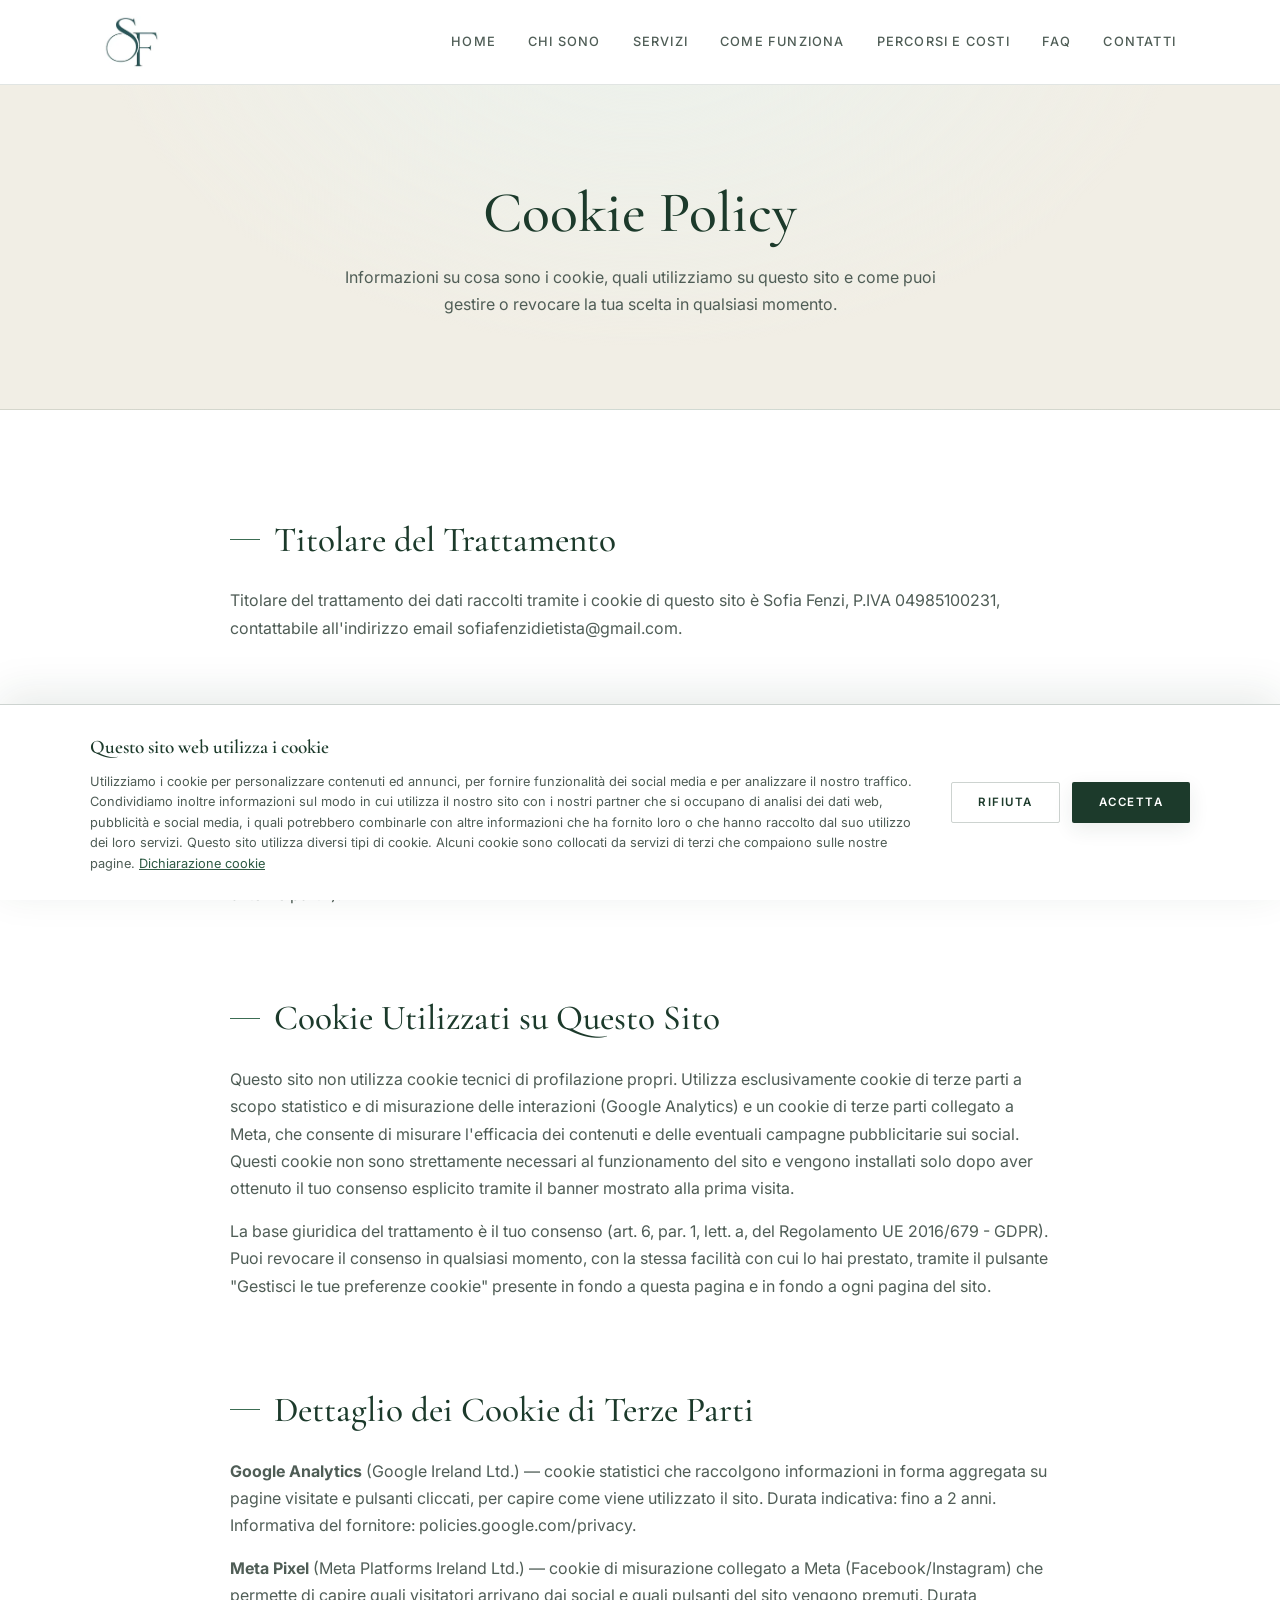
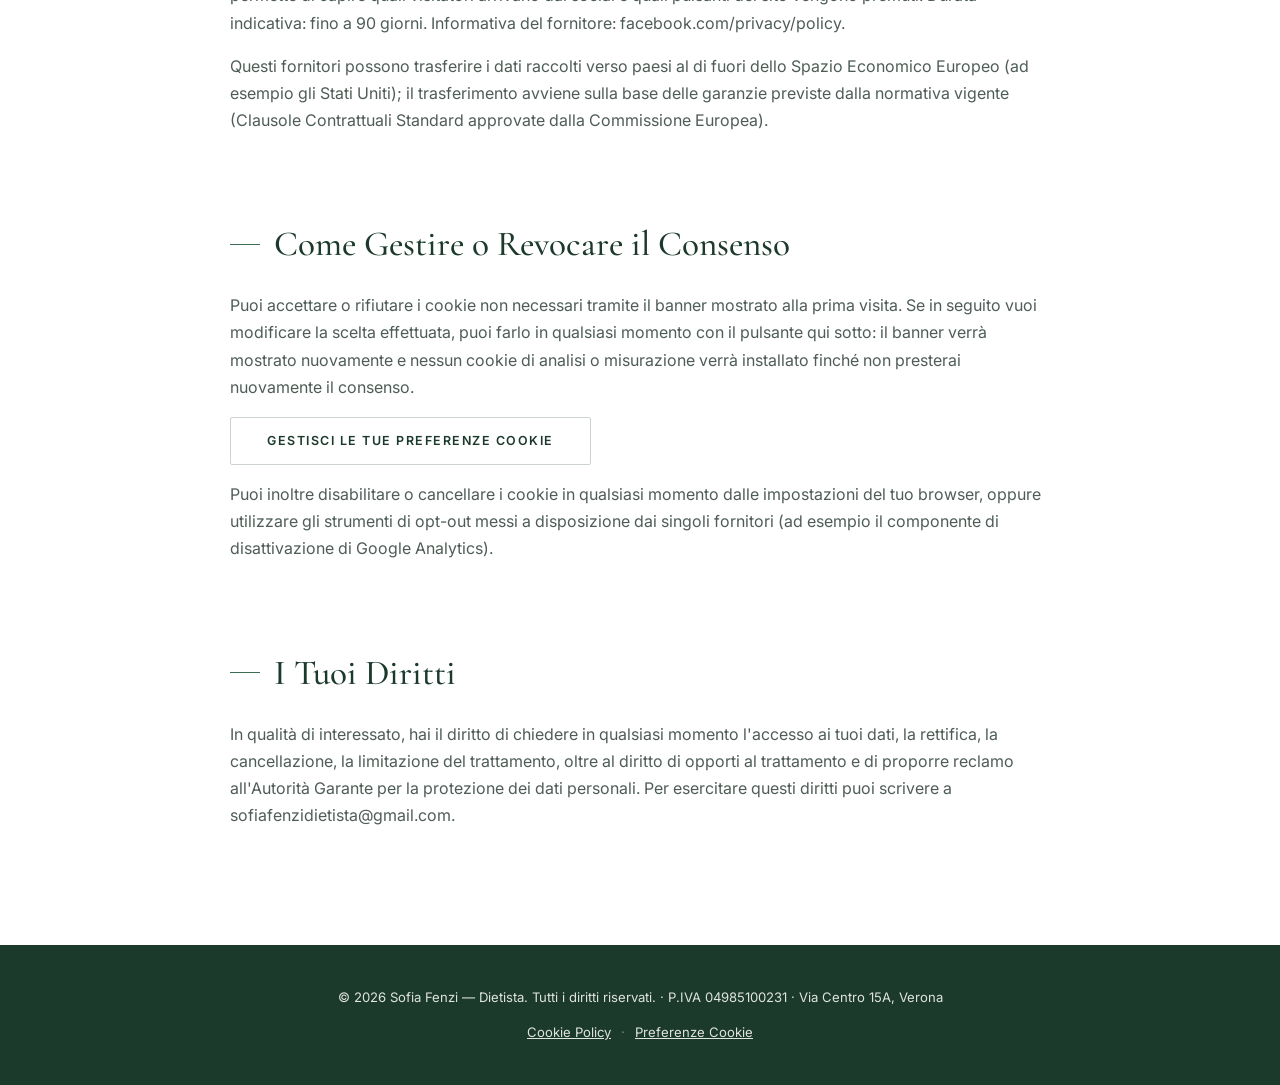
==== commit 6b2fa9a4: "Aggiorna la versione dei file per la cache" ====
--- a/cookie-policy.html
+++ b/cookie-policy.html
@@ -7,8 +7,8 @@
 <title>Cookie Policy | Sofia Fenzi - Dietista</title>
 <link rel="preconnect" href="https://fonts.googleapis.com">
 <link rel="preconnect" href="https://fonts.gstatic.com" crossorigin>
-<link href="https://fonts.googleapis.com/css2?family=Cormorant+Garamond:ital,wght@0,400;0,500;0,600;1,400;1,500&family=Inter:wght@400;500;600&display=swap" rel="stylesheet">
-<link rel="stylesheet" href="style.css?v=20261115">
+<link href="https://fonts.googleapis.com/css2?family=Cormorant+Garamond:ital,wght@0,400;0,500;0,600;0,700;1,400;1,500&family=Inter:wght@400;500;600&display=swap" rel="stylesheet">
+<link rel="stylesheet" href="style.css?v=202611211224">
 </head>
 <body>
 
@@ -110,6 +110,6 @@
   </div>
 </div>
 
-<script src="script.js?v=20261115"></script>
+<script src="script.js?v=202611211224"></script>
 </body>
 </html>
--- a/style.css
+++ b/style.css
@@ -329,12 +329,25 @@
   animation: heroFade 0.8s ease 0.65s both;
 }
 
+.hero-modes {
+  animation: heroFade 0.8s ease 0.8s both;
+}
+
 @media (prefers-reduced-motion: reduce) {
   .hero-photo-clip img,
   .hero-photo h1,
-  .hero-role {
+  .hero-role,
+  .hero-modes {
     animation: none;
   }
+}
+
+/* In studio a Verona o Online: riga sotto nome e ruolo */
+.hero-modes {
+  margin-top: 14px;
+  color: var(--ink);
+  font-size: 1.05rem;
+  font-weight: 500;
 }
 
 /* Buttons */
@@ -593,8 +606,42 @@
 }
 
 .faq-item.active .faq-answer {
-  max-height: 900px;
+  max-height: 1600px;
   padding: 0 4px 28px;
+}
+
+.faq-answer p {
+  margin-bottom: 12px;
+}
+
+.faq-steps,
+.faq-points {
+  margin: 0 0 4px;
+  padding-left: 20px;
+}
+
+.faq-points {
+  list-style: disc;
+}
+
+.faq-steps li,
+.faq-points li {
+  margin-bottom: 10px;
+  line-height: 1.55;
+}
+
+.faq-steps li::marker {
+  color: var(--green-700);
+  font-weight: 700;
+}
+
+.faq-points li::marker {
+  color: var(--green-700);
+}
+
+.faq-steps strong,
+.faq-points strong {
+  color: var(--green-900);
 }
 
 /* ===== Contatti ===== */
@@ -767,143 +814,47 @@
   margin-bottom: 40px;
 }
 
-/* Cosa comprende il percorso: carosello orizzontale con card snelle */
-html {
-  scrollbar-gutter: stable; /* evita il "salto" di lato quando lo scroll viene bloccato per un attimo (desktop) */
-}
-
-.inc-carousel {
-  --inc-pad: 24px; /* come il padding laterale di .container */
-  margin: 0 calc(var(--inc-pad) * -1);
-}
-
-.inc-top {
+/* Cosa comprende il percorso: lista verticale in 3 gruppi */
+.inc-group {
+  max-width: 620px;
+  margin: 0 auto 38px;
+}
+
+.inc-group-title {
   display: flex;
   align-items: center;
-  justify-content: space-between;
-  flex-wrap: wrap;
-  gap: 4px 16px;
-  padding: 0 var(--inc-pad);
-  margin-bottom: 14px;
-}
-
-.inc-count {
+  gap: 12px;
+  margin-bottom: 18px;
   color: var(--green-900);
-  font-size: 1rem;
-  font-weight: 600;
-}
-
-.inc-count strong {
-  margin-right: 2px;
-  color: var(--green-700);
-  font-family: var(--serif);
-  font-size: 1.6rem;
+  font-family: var(--serif);
+  font-size: 1.5rem;
   font-weight: 700;
-  font-variant-numeric: lining-nums;
-  font-feature-settings: "lnum" 1;
-}
-
-/* invito a scorrere: pillola colorata, sparisce appena la persona scorre davvero di lato */
-.inc-hint {
-  display: inline-flex;
-  align-items: center;
-  gap: 8px;
-  padding: 7px 12px 7px 14px;
-  color: #fff;
-  font-size: 0.74rem;
-  font-weight: 700;
-  letter-spacing: 1.2px;
-  text-transform: uppercase;
-  background: var(--green-700);
-  border-radius: 999px;
-  box-shadow: 0 4px 12px rgba(28, 58, 43, 0.25);
-  transition: opacity 0.4s ease;
-}
-
-.inc-hint svg {
-  animation: incArrow 1.4s ease-in-out infinite;
-}
-
-.inc-carousel.touched .inc-hint {
-  opacity: 0;
-}
-
-@keyframes incArrow {
-  0%, 100% { transform: translateX(0); }
-  50% { transform: translateX(6px); }
-}
-
-.inc-viewport {
-  position: relative;
-}
-
-/* sfumature ai lati: la card tagliata suggerisce che c'è altro da vedere */
-.inc-viewport::before,
-.inc-viewport::after {
+  line-height: 1.2;
+}
+
+.inc-group-title::before {
   content: "";
-  position: absolute;
-  top: 0;
-  bottom: 0;
-  z-index: 2;
-  width: 44px;
-  pointer-events: none;
-  opacity: 0;
-  transition: opacity 0.3s ease;
-}
-
-.inc-viewport::before {
-  left: 0;
-  background: linear-gradient(90deg, var(--cream), rgba(241, 238, 229, 0));
-}
-
-.inc-viewport::after {
-  right: 0;
-  background: linear-gradient(270deg, var(--cream), rgba(241, 238, 229, 0));
-}
-
-.inc-viewport.can-left::before,
-.inc-viewport.can-right::after {
-  opacity: 1;
-}
-
-.inc-track {
-  position: relative;
-  display: flex;
-  gap: 18px;
-  padding: 8px var(--inc-pad) 26px;
-  overflow-x: auto;
+  flex-shrink: 0;
+  width: 34px;
+  height: 3px;
+  background: linear-gradient(90deg, var(--green-600), var(--green-800));
+}
+
+.inc-list {
+  display: flex;
+  flex-direction: column;
+  gap: 16px;
   list-style: none;
-  scroll-snap-type: x mandatory;
-  scroll-padding: 0 var(--inc-pad);
-  overscroll-behavior-x: contain;
-  scrollbar-width: none;
-  -webkit-overflow-scrolling: touch;
-  user-select: none;
-  cursor: grab;
-}
-
-.inc-track::-webkit-scrollbar {
-  display: none;
-}
-
-.inc-track.dragging {
-  cursor: grabbing;
-}
-
-.inc-track:focus-visible {
-  outline: 2px solid var(--green-600);
-  outline-offset: -2px;
-  border-radius: 6px;
 }
 
 .inc-card {
   position: relative;
   display: flex;
-  flex-direction: column;
-  flex: 0 0 clamp(262px, 78vw, 320px);
-  padding: 24px 22px 22px;
-  overflow: hidden;
-  scroll-snap-align: start;
+  align-items: center;
+  gap: 14px;
+  width: 100%;
+  min-height: 100px;
+  padding: 16px 18px;
   background: linear-gradient(165deg, var(--white), var(--green-50));
   border: 2px solid var(--line);
   border-radius: 6px;
@@ -913,209 +864,47 @@
 
 @media (hover: hover) {
   .inc-card:hover {
-    transform: translateY(-4px);
+    transform: translateY(-3px);
     border-color: var(--green-600);
     box-shadow: var(--shadow-md);
   }
 }
 
 .inc-icon {
+  flex-shrink: 0;
   display: flex;
   align-items: center;
   justify-content: center;
-  width: 52px;
-  height: 52px;
-  margin-bottom: 16px;
+  width: 46px;
+  height: 46px;
   border-radius: 50%;
   background: linear-gradient(135deg, var(--green-600), var(--green-800));
-  box-shadow: 0 6px 14px rgba(28, 58, 43, 0.25);
+  box-shadow: 0 5px 12px rgba(28, 58, 43, 0.25);
 }
 
 .inc-title {
-  margin-bottom: 8px;
+  margin-bottom: 3px;
   color: var(--green-900);
   font-family: var(--serif);
-  font-size: 1.4rem;
-  font-weight: 500;
+  font-size: 1.35rem;
+  font-weight: 700;
   line-height: 1.25;
 }
 
 .inc-desc {
-  color: var(--muted);
-  font-size: 0.95rem;
-  line-height: 1.5;
-}
-
-/* cosa è incluso, in punti */
-.inc-points {
-  margin: 16px 0 0;
-  padding-top: 14px;
-  list-style: none;
-  border-top: 1px solid var(--line-soft);
-}
-
-.inc-points li {
-  position: relative;
-  padding: 0 0 8px 26px;
-  color: var(--ink);
-  font-size: 0.92rem;
+  margin: 0;
+  color: var(--muted);
+  font-size: 0.9rem;
   line-height: 1.4;
 }
 
-.inc-points li:last-child {
-  padding-bottom: 0;
-}
-
-.inc-points li::before {
-  content: "✓";
-  position: absolute;
-  left: 0;
-  top: 0;
-  width: 18px;
-  height: 18px;
-  color: #fff;
-  font-size: 0.7rem;
-  font-weight: 700;
-  line-height: 18px;
+.inc-cta {
+  margin-top: 36px;
   text-align: center;
-  background: var(--green-600);
-  border-radius: 50%;
-}
-
-/* l'extra incluso si distingue dalle altre card */
-.inc-card-extra {
-  background: linear-gradient(165deg, var(--green-700) 0%, var(--green-900) 100%);
-  border-color: var(--green-600);
-  box-shadow: 0 8px 18px rgba(28, 58, 43, 0.28);
-}
-
-.inc-label {
-  display: block;
-  margin-bottom: 6px;
-  color: #cfe3d5;
-  font-size: 0.72rem;
-  font-weight: 700;
-  letter-spacing: 2px;
-  text-transform: uppercase;
-}
-
-.inc-card-extra .inc-icon {
-  background: rgba(255, 255, 255, 0.16);
-  border: 1px solid rgba(255, 255, 255, 0.35);
-  box-shadow: none;
-}
-
-.inc-card-extra .inc-title {
-  color: #fff;
-}
-
-.inc-card-extra .inc-desc {
-  color: rgba(255, 255, 255, 0.88);
-}
-
-.inc-card-extra .inc-points {
-  border-top-color: rgba(255, 255, 255, 0.22);
-}
-
-.inc-card-extra .inc-points li {
-  color: rgba(255, 255, 255, 0.92);
-}
-
-.inc-card-extra .inc-points li::before {
-  color: var(--green-900);
-  background: #cfe3d5;
-}
-
-/* piccolo movimento all'ingresso nella pagina, una volta sola */
-.inc-carousel.nudge .inc-card {
-  animation: incNudge 1.3s ease-in-out;
-}
-
-@keyframes incNudge {
-  0%, 100% { translate: 0 0; }
-  40%, 60% { translate: -56px 0; }
-}
-
-.inc-controls {
-  display: flex;
-  align-items: center;
-  justify-content: center;
-  gap: 18px;
-  padding: 0 var(--inc-pad);
-}
-
-.inc-arrow {
-  display: flex;
-  align-items: center;
-  justify-content: center;
-  width: 52px;
-  height: 52px;
-  padding: 0;
-  color: var(--green-900);
-  background: var(--white);
-  border: 1px solid var(--line);
-  border-radius: 50%;
-  cursor: pointer;
-  transition: background 0.2s ease, border-color 0.2s ease, color 0.2s ease, opacity 0.2s ease;
-}
-
-/* "Avanti" piena di colore finché c'è altro da vedere */
-.inc-next:not(:disabled) {
-  color: #fff;
-  background: var(--green-700);
-  border-color: var(--green-700);
-}
-
-.inc-arrow:hover:not(:disabled) {
-  color: #fff;
-  background: var(--green-800);
-  border-color: var(--green-800);
-}
-
-.inc-arrow:focus-visible {
-  outline: 2px solid var(--green-600);
-  outline-offset: 3px;
-}
-
-.inc-arrow:disabled {
-  opacity: 0.3;
-  cursor: default;
-}
-
-.inc-dots {
-  display: flex;
-  align-items: center;
-  gap: 8px;
-}
-
-.inc-dots button {
-  width: 8px;
-  height: 8px;
-  padding: 0;
-  background: rgba(28, 58, 43, 0.25);
-  border: 0;
-  border-radius: 4px;
-  cursor: pointer;
-  transition: width 0.3s ease, background 0.3s ease;
-}
-
-.inc-dots button.active {
-  width: 26px;
-  background: var(--green-700);
-}
-
-@media (prefers-reduced-motion: reduce) {
-  .inc-hint svg,
-  .inc-carousel.nudge .inc-card {
-    animation: none;
-  }
-}
-
-/* Mobile: una swipe = una card, sezione più compatta, comandi facili da toccare */
+}
+
+/* Mobile: titolo della sezione importante, card un po' più compatte */
 @media (max-width: 600px) {
-  .inc-carousel {
-    --inc-pad: 18px;
-  }
   .offer-content.includes .section-title {
     margin-bottom: 16px;
     font-size: 2.5rem;
@@ -1128,53 +917,20 @@
     font-size: 1.05rem;
     line-height: 1.55;
   }
+  .inc-group {
+    margin-bottom: 30px;
+  }
+  .inc-group-title {
+    margin-bottom: 16px;
+    font-size: 1.4rem;
+  }
   .inc-card {
-    padding: 20px 20px 22px;
-    scroll-snap-stop: always; /* una swipe = una card */
+    gap: 12px;
+    padding: 14px;
+    min-height: 120px;
   }
   .inc-title {
-    font-size: 1.3rem;
-  }
-  .inc-top {
-    gap: 4px 10px;
-  }
-  .inc-count {
-    font-size: 0.95rem;
-  }
-  .inc-count strong {
-    font-size: 1.5rem;
-  }
-  .inc-hint {
-    padding: 6px 10px 6px 12px;
-    font-size: 0.66rem;
-    letter-spacing: 0.8px;
-  }
-  .inc-hint svg {
-    width: 15px;
-    height: 15px;
-  }
-  .inc-track {
-    padding-bottom: 20px;
-  }
-  .inc-dots button {
-    position: relative;
-  }
-  .inc-dots button::after {
-    content: "";
-    position: absolute;
-    inset: -14px -4px; /* area di tocco più grande */
-  }
-}
-
-@media (max-width: 400px) {
-  .inc-controls {
-    gap: 12px;
-  }
-  .inc-dots {
-    gap: 6px;
-  }
-  .inc-dots button.active {
-    width: 20px;
+    font-size: 1.25rem;
   }
 }
 
@@ -1190,10 +946,12 @@
 .price-card {
   position: relative;
   padding: 34px 30px 12px;
-  background: var(--white);
-  border: 1px solid var(--line);
-  border-radius: 4px;
-  box-shadow: var(--shadow-md);
+  /* stesso stile delle card di "Cosa comprende il percorso": sfumatura verde e contorno da 2 px */
+  background: linear-gradient(165deg, var(--white), var(--green-50));
+  border: 2px solid var(--line);
+  border-radius: 6px;
+  /* ombra più marcata, per staccare le card dal fondo bianco */
+  box-shadow: 0 18px 44px rgba(28, 58, 43, 0.24), 0 4px 12px rgba(28, 58, 43, 0.14);
 }
 
 .price-card h3 {
@@ -1426,67 +1184,6 @@
   margin-bottom: 24px;
 }
 
-.process-steps {
-  max-width: 720px;
-  margin: 0 auto 80px;
-  display: flex;
-  flex-direction: column;
-  gap: 36px;
-  position: relative;
-}
-
-.process-steps::before {
-  content: "";
-  position: absolute;
-  top: 24px;
-  bottom: 0;
-  left: 23px;
-  width: 1px;
-  background: var(--line);
-}
-
-.step {
-  display: grid;
-  grid-template-columns: 46px 1fr;
-  column-gap: 24px;
-  align-items: center;
-  position: relative;
-}
-
-.step-num {
-  width: 46px;
-  height: 46px;
-  border-radius: 50%;
-  background: var(--white);
-  border: 1px solid var(--green-600);
-  color: var(--green-800);
-  display: flex;
-  align-items: center;
-  justify-content: center;
-  font-family: var(--serif);
-  font-weight: 600;
-  font-size: 1.1rem;
-  line-height: 1;
-  font-variant-numeric: lining-nums;
-  font-feature-settings: "lnum" 1;
-  position: relative;
-  z-index: 1;
-}
-
-.step h4 {
-  align-self: center;
-  margin: 0;
-  font-size: 1.05rem;
-  color: var(--green-900);
-}
-
-.step p {
-  grid-column: 2;
-  margin: 6px 0 0;
-  color: var(--muted);
-  font-size: 0.92rem;
-}
-
 .offer-cta {
   text-align: center;
   padding: 90px 24px;
@@ -1819,7 +1516,7 @@
 
 @media (max-width: 480px) {
   .promo {
-    padding: 72px 0 60px;
+    padding: 72px 0 72px;
   }
   .promo-box {
     padding: 40px 14px 32px;
@@ -2013,9 +1710,6 @@
   .plan-card {
     padding: 38px 28px;
   }
-  .process-steps {
-    gap: 30px;
-  }
   .offer-cta {
     padding: 68px 22px;
   }
@@ -2078,18 +1772,6 @@
   }
   .plan-price {
     font-size: 2.6rem;
-  }
-  .process-steps::before {
-    left: 19px;
-  }
-  .step {
-    grid-template-columns: 38px 1fr;
-    column-gap: 16px;
-  }
-  .step-num {
-    width: 38px;
-    height: 38px;
-    font-size: 1rem;
   }
   .faq-question {
     font-size: 0.94rem;
@@ -2258,14 +1940,6 @@
 }
 
 /* Il mio metodo: meno testo, spazi più stretti */
-#come-funziona .offer-block {
-  margin-bottom: 56px;
-}
-
-#come-funziona .process-steps {
-  gap: 30px;
-}
-
 #come-funziona .section-title {
   margin-bottom: 30px;
 }
@@ -2528,3 +2202,127 @@
     font-size: 1.4rem;
   }
 }
+
+/* Due modalità dello stesso percorso: in studio / Online */
+.modes {
+  max-width: 850px;
+  margin: 0 auto;
+  text-align: center;
+}
+
+.modes-title {
+  margin-bottom: 20px;
+  color: var(--green-900);
+  font-family: var(--serif);
+  font-size: 1.7rem;
+  font-weight: 700;
+  line-height: 1.2;
+}
+
+.modes-grid {
+  display: grid;
+  grid-template-columns: repeat(2, 1fr);
+  gap: 18px;
+}
+
+.mode-card {
+  padding: 24px 20px;
+  text-align: center;
+  background: linear-gradient(165deg, var(--white), var(--green-50));
+  border: 2px solid var(--line);
+  border-radius: 6px;
+  box-shadow: var(--shadow-sm);
+}
+
+/* stessa icona tonda delle card di "Cosa comprende il percorso" */
+.mode-ic {
+  display: flex;
+  align-items: center;
+  justify-content: center;
+  width: 46px;
+  height: 46px;
+  margin: 0 auto 12px;
+  border-radius: 50%;
+  background: linear-gradient(135deg, var(--green-600), var(--green-800));
+  box-shadow: 0 5px 12px rgba(28, 58, 43, 0.25);
+}
+
+.mode-card h4 {
+  margin-bottom: 4px;
+  color: var(--green-900);
+  font-family: var(--serif);
+  font-size: 1.4rem;
+  font-weight: 700;
+  line-height: 1.2;
+}
+
+.mode-place {
+  display: block;
+  margin-bottom: 12px;
+  color: var(--green-600);
+  font-size: 0.72rem;
+  font-weight: 700;
+  letter-spacing: 1.2px;
+  text-transform: uppercase;
+}
+
+.mode-card p {
+  margin: 0;
+  color: var(--muted);
+  font-size: 0.92rem;
+  line-height: 1.5;
+}
+
+.modes-note {
+  margin: 18px 0 0;
+  color: var(--green-900);
+  font-size: 1rem;
+  font-weight: 600;
+}
+
+/* nota sotto i prezzi */
+.price-note {
+  margin-top: 28px;
+  text-align: center;
+  color: var(--muted);
+  font-size: 0.95rem;
+}
+
+@media (max-width: 600px) {
+  .modes-grid {
+    gap: 12px; /* resta a 2 colonne */
+  }
+  .modes-title {
+    font-size: 1.45rem;
+  }
+  .mode-card {
+    padding: 20px 12px;
+  }
+  .mode-card h4 {
+    font-size: 1.25rem;
+  }
+  .mode-place {
+    font-size: 0.64rem;
+    letter-spacing: 0.6px;
+  }
+  .mode-card p {
+    font-size: 0.84rem;
+    line-height: 1.45;
+  }
+  .modes-note {
+    font-size: 0.95rem;
+  }
+  /* spazio sotto le sezioni a cui si è aggiunto contenuto in fondo */
+  .offer-content {
+    padding-bottom: 84px;
+  }
+  .offer-cta {
+    padding: 64px 20px;
+  }
+}
+
+@media (max-width: 480px) {
+  .promo {
+    padding: 84px 0;
+  }
+}
